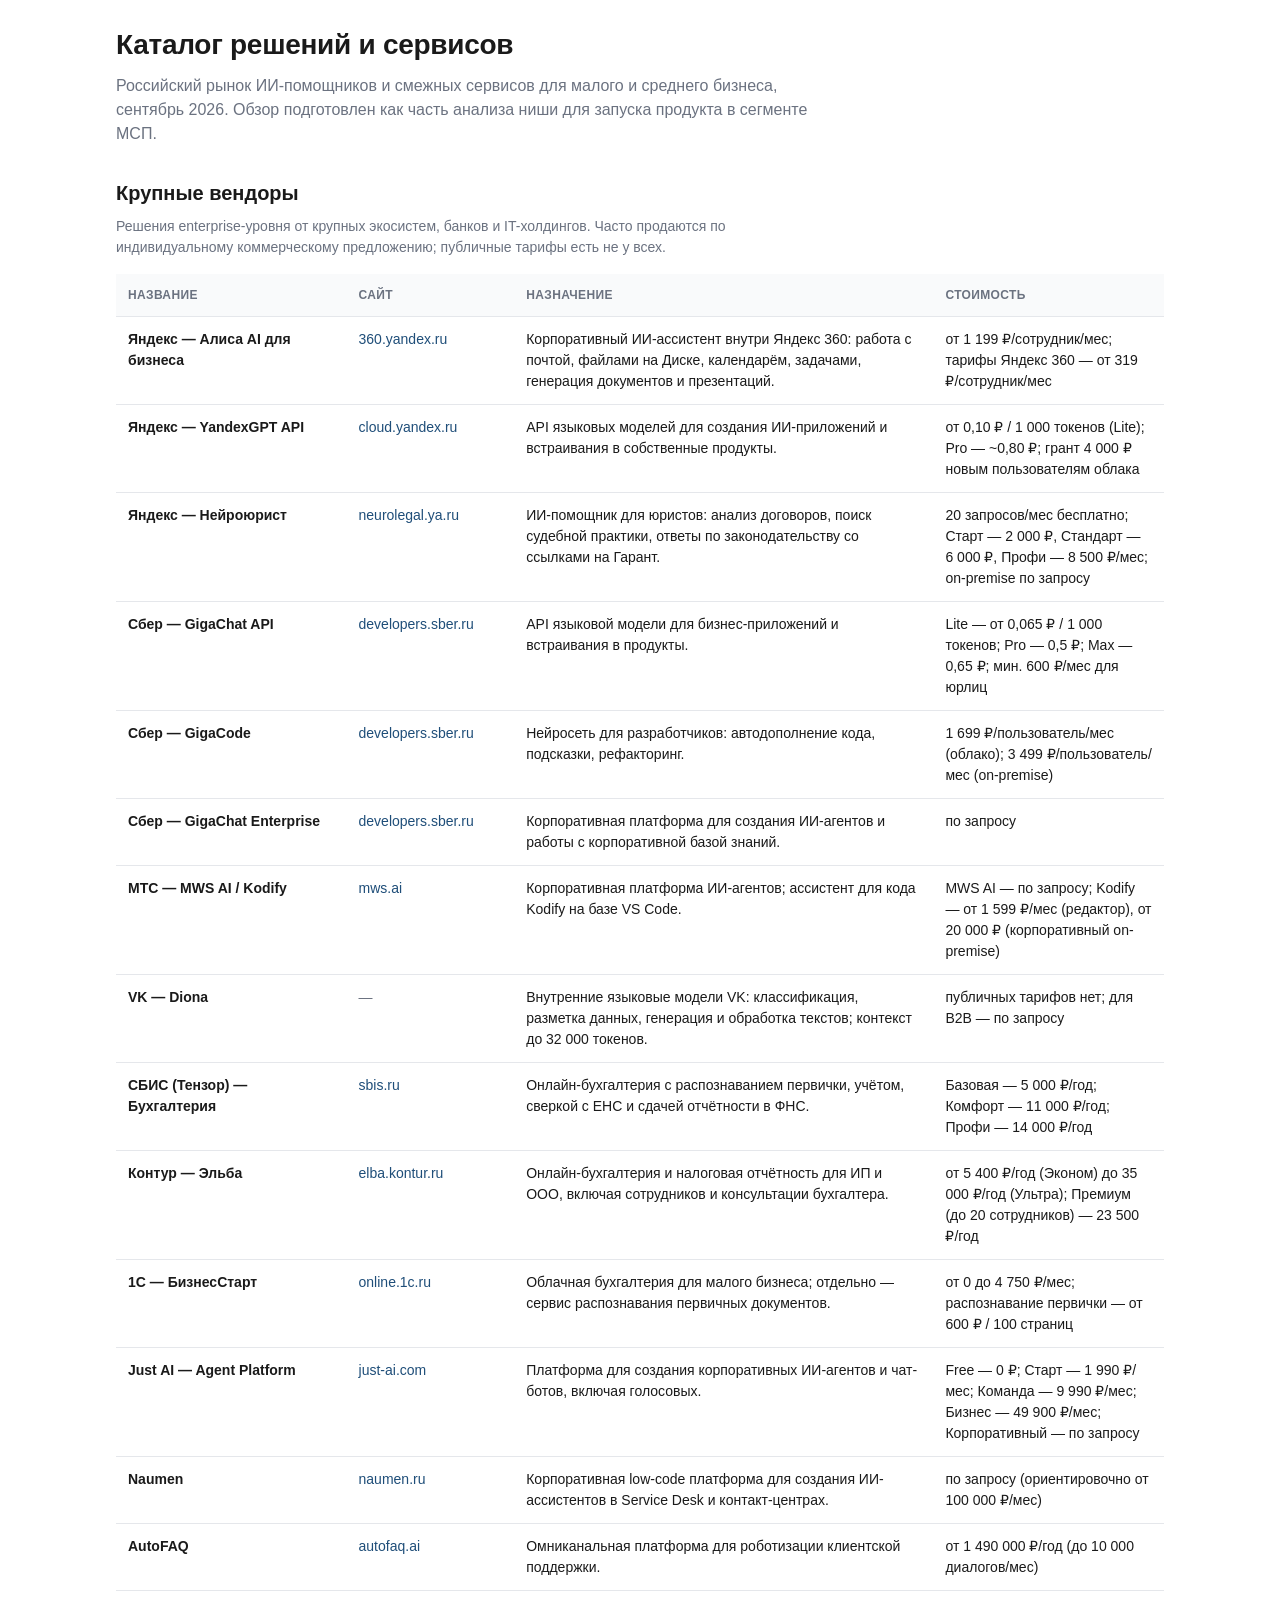
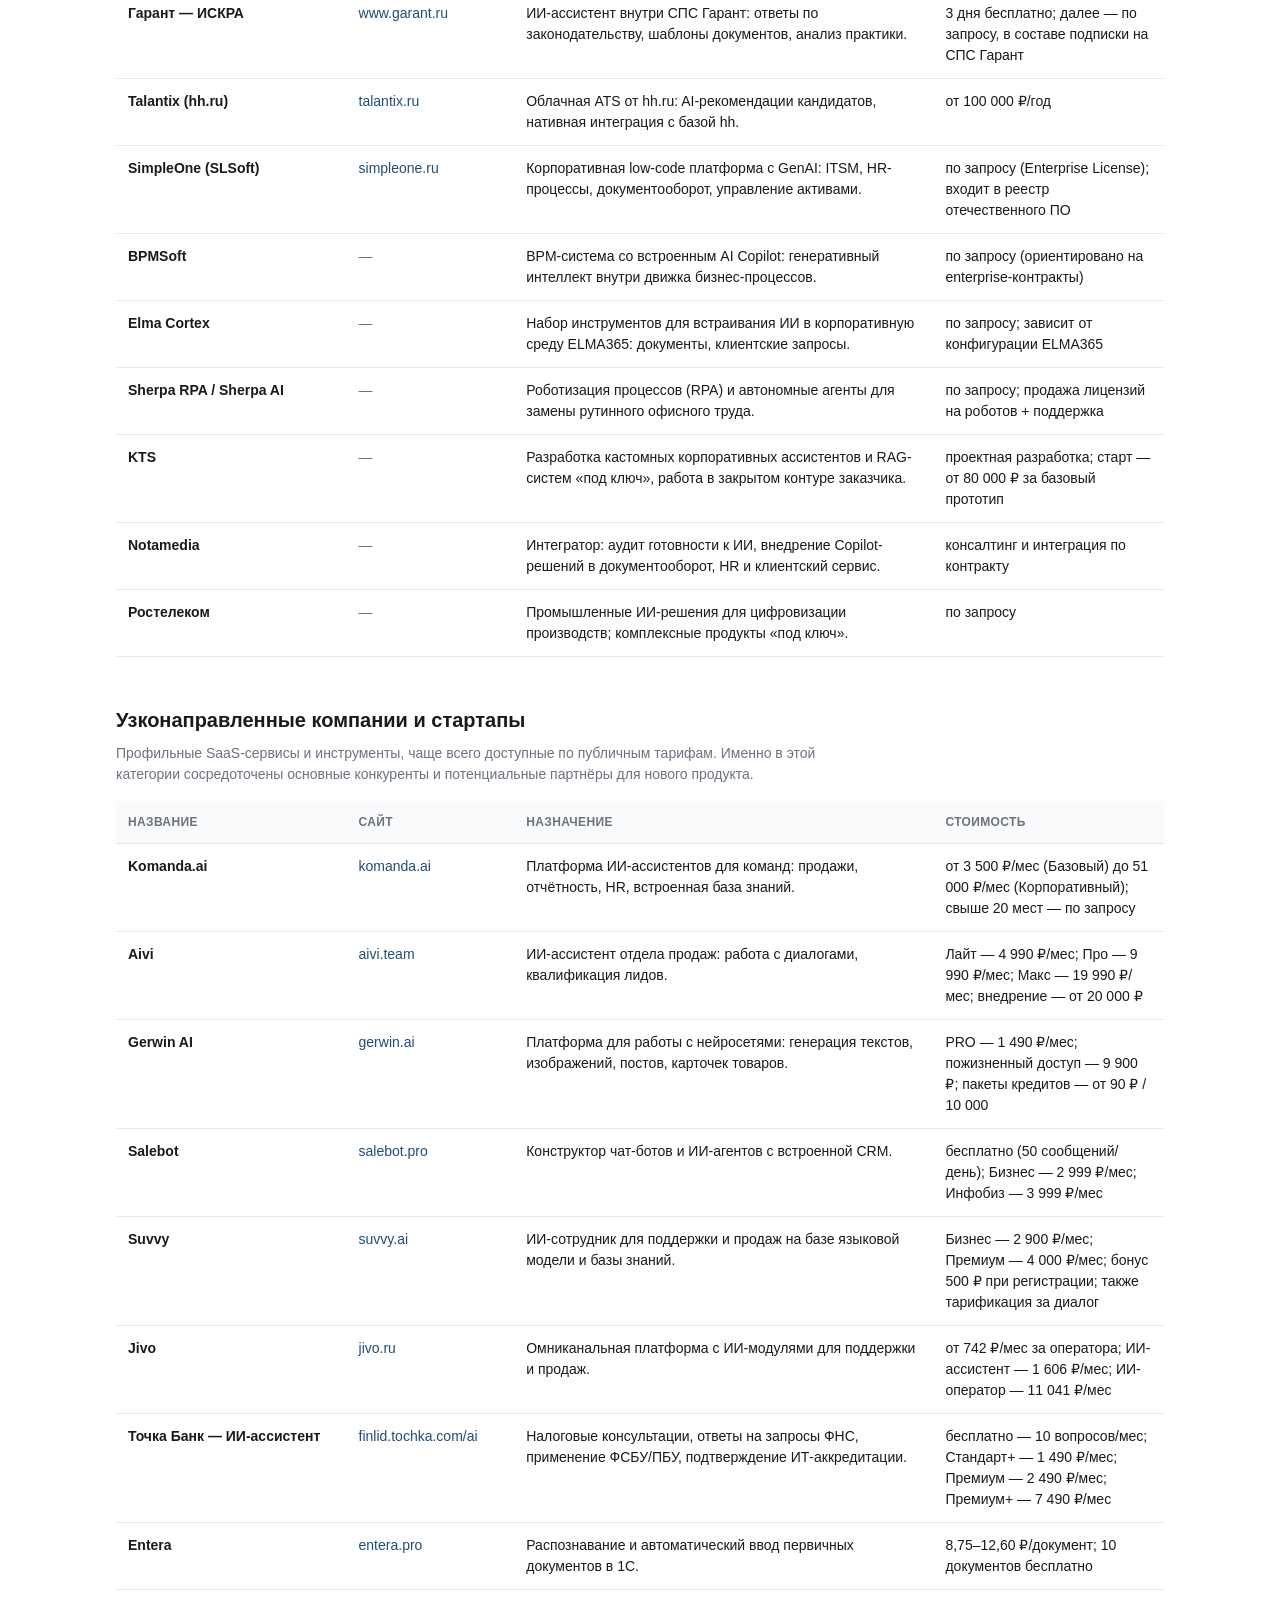
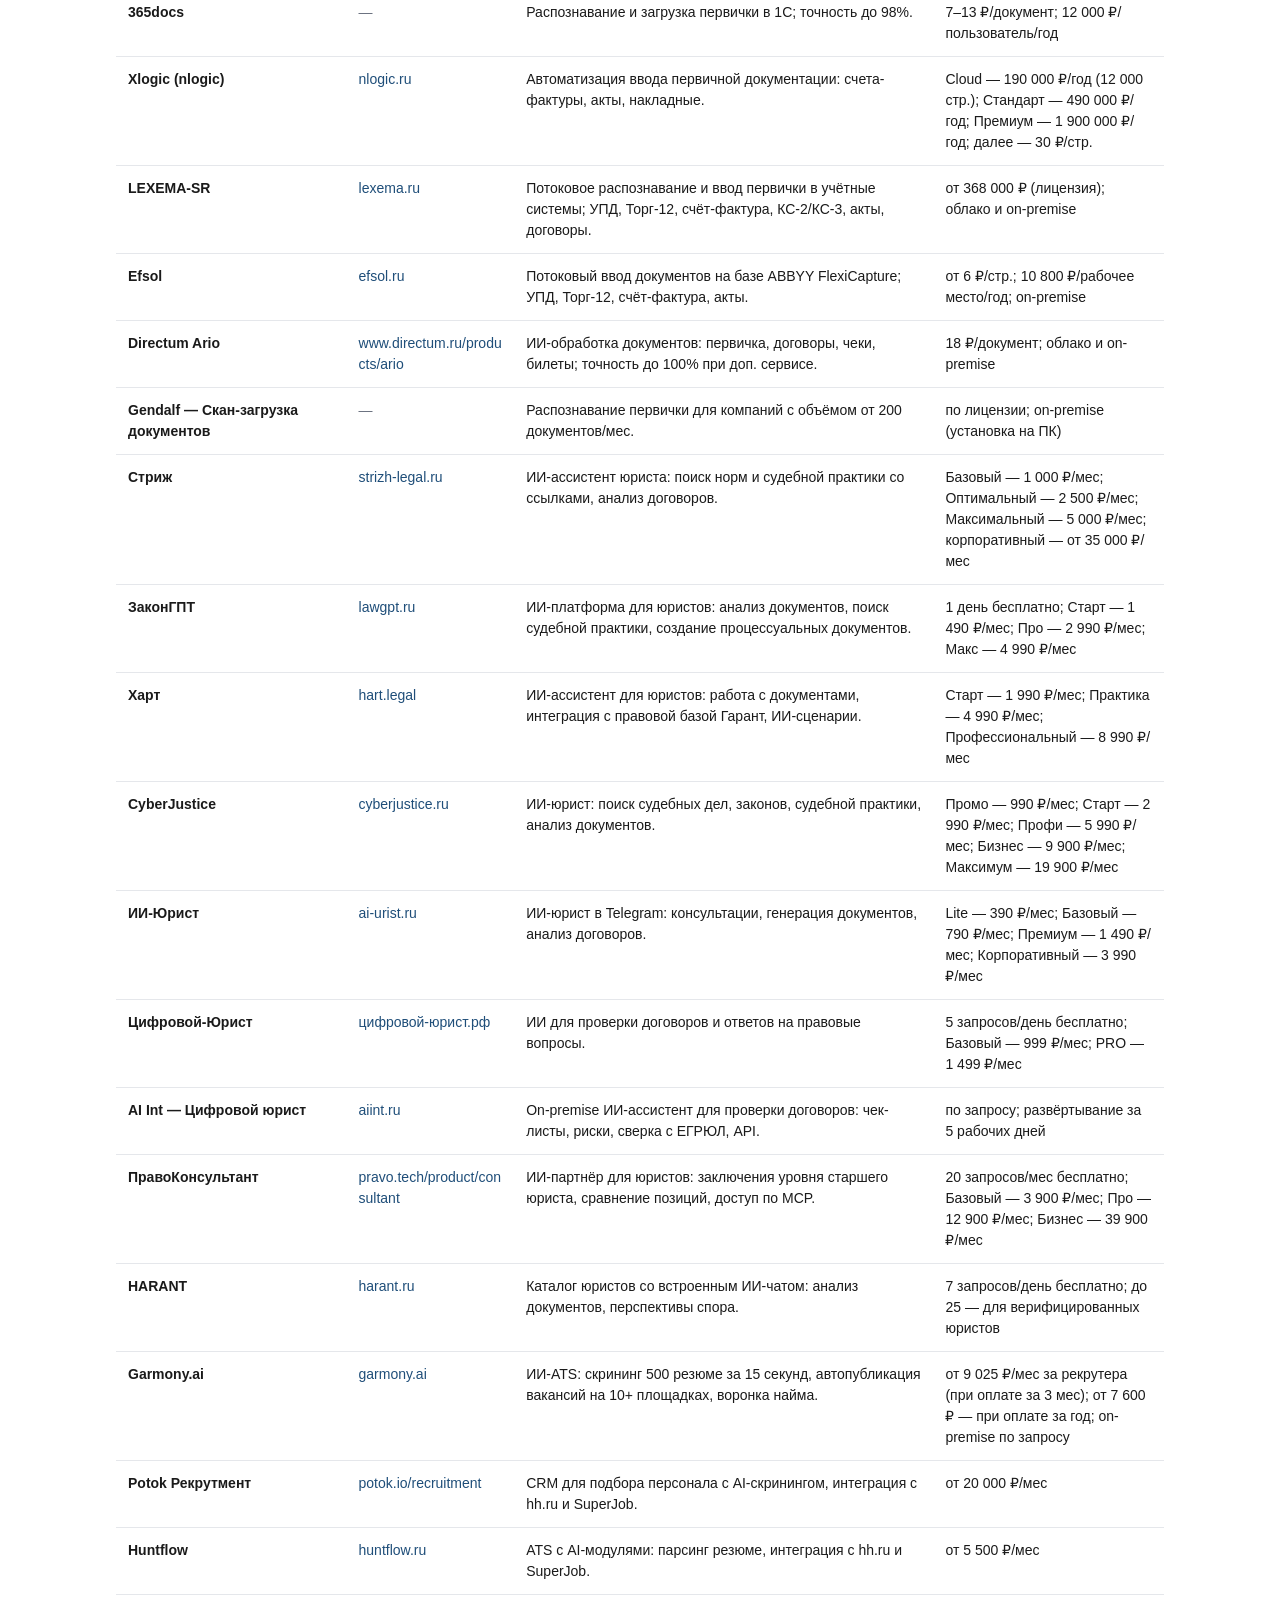
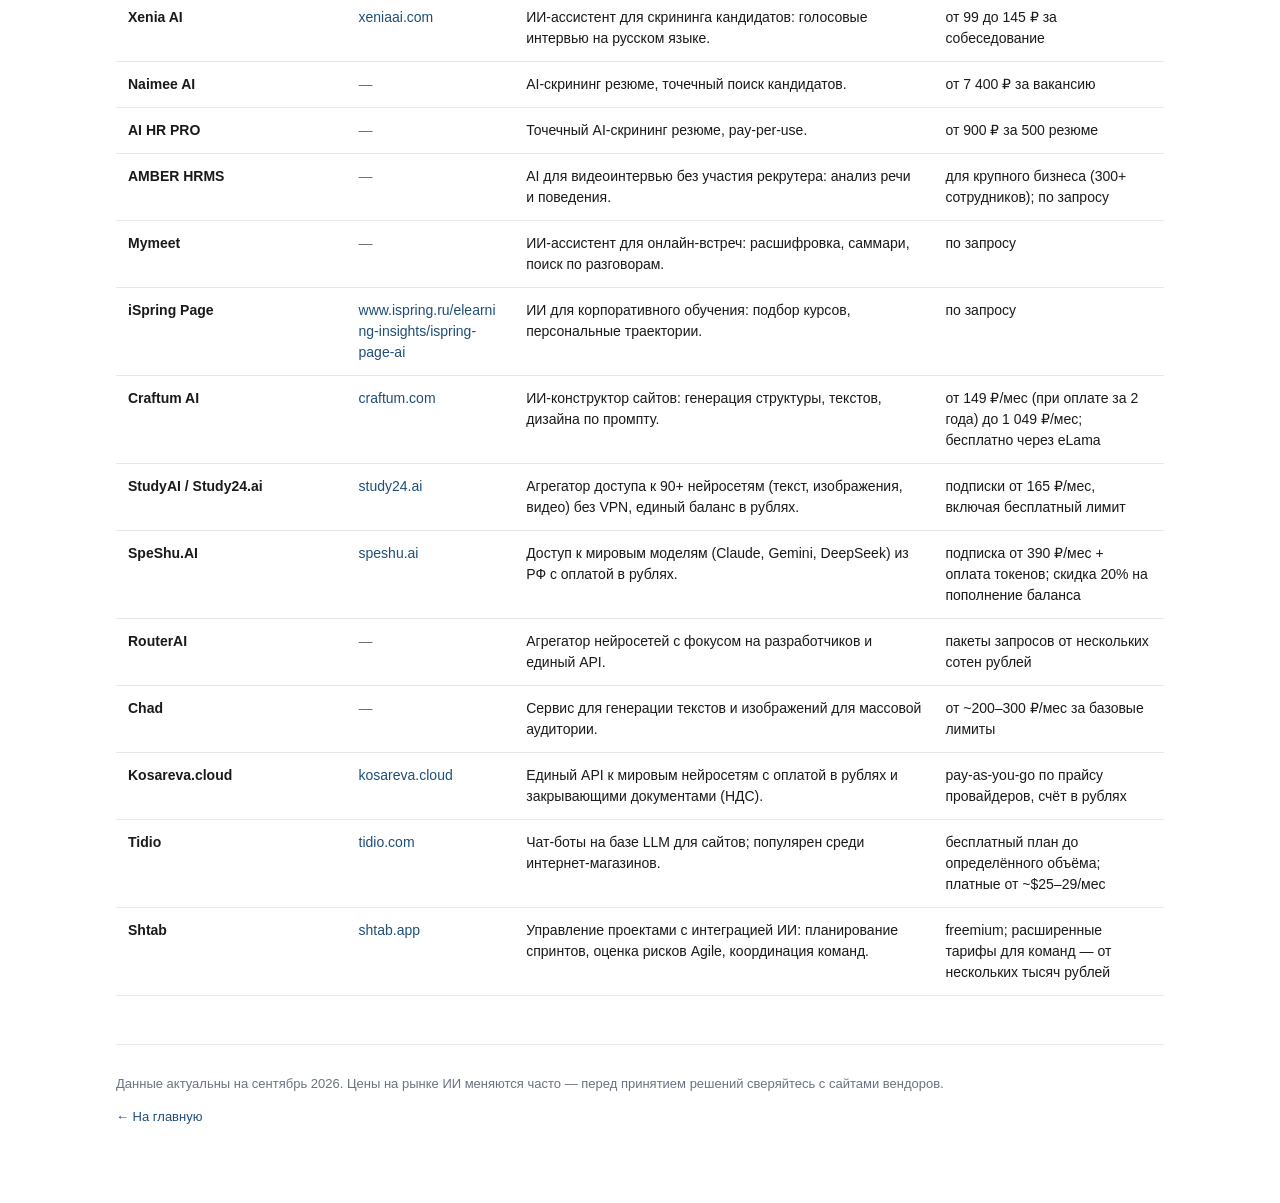
==== catalog.html @ 1ff03e59 "Initial catalog page" ====
<!DOCTYPE html>
<html lang="ru">
<head>
  <meta charset="UTF-8">
  <meta name="viewport" content="width=device-width, initial-scale=1">
  <title>Каталог ИИ-решений — Российский рынок, 2026</title>
  <link rel="stylesheet" href="styles.css">
</head>
<body>
  <main class="container">
    <header class="page-header">
      <h1>Каталог решений и сервисов</h1>
      <p class="lead">Российский рынок ИИ-помощников и смежных сервисов для малого и среднего бизнеса, сентябрь 2026. Обзор подготовлен как часть анализа ниши для запуска продукта в сегменте МСП.</p>
    </header>

    <section class="block">
      <h2>Крупные вендоры</h2>
      <p class="block-note">Решения enterprise-уровня от крупных экосистем, банков и IT-холдингов. Часто продаются по индивидуальному коммерческому предложению; публичные тарифы есть не у всех.</p>
      <div id="table-large" class="table-wrap"></div>
    </section>

    <section class="block">
      <h2>Узконаправленные компании и стартапы</h2>
      <p class="block-note">Профильные SaaS-сервисы и инструменты, чаще всего доступные по публичным тарифам. Именно в этой категории сосредоточены основные конкуренты и потенциальные партнёры для нового продукта.</p>
      <div id="table-small" class="table-wrap"></div>
    </section>

    <footer class="page-footer">
      <p>Данные актуальны на сентябрь 2026. Цены на рынке ИИ меняются часто — перед принятием решений сверяйтесь с сайтами вендоров.</p>
      <p><a href="index.html">← На главную</a></p>
    </footer>
  </main>

  <script src="data/catalog.js"></script>
  <script>
    function renderTable(containerId, items) {
      const container = document.getElementById(containerId);
      const table = document.createElement('table');
      table.className = 'catalog-table';
      table.innerHTML = '<thead><tr>' +
        '<th>Название</th><th>Сайт</th><th>Назначение</th><th>Стоимость</th>' +
        '</tr></thead>';
      const tbody = document.createElement('tbody');
      items.forEach(function (item) {
        const tr = document.createElement('tr');
        const siteCell = item.site
          ? '<a href="' + item.site + '" target="_blank" rel="noopener">' +
            item.site.replace(/^https?:\/\//, '').replace(/\/$/, '') + '</a>'
          : '<span class="muted">—</span>';
        tr.innerHTML =
          '<td data-label="Название"><strong>' + item.name + '</strong></td>' +
          '<td data-label="Сайт">' + siteCell + '</td>' +
          '<td data-label="Назначение">' + item.purpose + '</td>' +
          '<td data-label="Стоимость">' + item.price + '</td>';
        tbody.appendChild(tr);
      });
      table.appendChild(tbody);
      container.appendChild(table);
    }
    renderTable('table-large', catalog.large);
    renderTable('table-small', catalog.small);
  </script>
</body>
</html>
---- styles.css ----
:root {
  --bg: #ffffff;
  --fg: #1a1a1a;
  --muted: #6b7280;
  --border: #e5e7eb;
  --accent: #1f4e79;
  --surface: #f9fafb;
  --radius: 8px;
  --font: -apple-system, BlinkMacSystemFont, "Segoe UI", Roboto,
          "Helvetica Neue", Arial, sans-serif;
}

* { box-sizing: border-box; }

body {
  margin: 0;
  font-family: var(--font);
  color: var(--fg);
  background: var(--bg);
  font-size: 16px;
  line-height: 1.5;
}

.container {
  max-width: 1080px;
  margin: 0 auto;
  padding: 24px 16px 64px;
}

.page-header h1 {
  font-size: 28px;
  font-weight: 600;
  letter-spacing: -0.01em;
  margin: 0 0 8px;
}

.lead {
  color: var(--muted);
  max-width: 720px;
  margin: 0 0 32px;
}

.block { margin-bottom: 48px; }

.block h2 {
  font-size: 20px;
  font-weight: 600;
  margin: 0 0 8px;
}

.block-note {
  color: var(--muted);
  font-size: 14px;
  max-width: 720px;
  margin: 0 0 16px;
}

.page-footer {
  border-top: 1px solid var(--border);
  padding-top: 16px;
  color: var(--muted);
  font-size: 13px;
}

.page-footer a { color: var(--accent); text-decoration: none; }
.page-footer a:hover { text-decoration: underline; }

.muted { color: var(--muted); }

/* Таблица */
.table-wrap { width: 100%; overflow-x: auto; }

.catalog-table {
  width: 100%;
  border-collapse: collapse;
  font-size: 14px;
}

.catalog-table th,
.catalog-table td {
  text-align: left;
  padding: 12px;
  border-bottom: 1px solid var(--border);
  vertical-align: top;
}

.catalog-table th {
  background: var(--surface);
  font-weight: 600;
  font-size: 12px;
  color: var(--muted);
  text-transform: uppercase;
  letter-spacing: 0.03em;
}

.catalog-table a {
  color: var(--accent);
  text-decoration: none;
  word-break: break-word;
}
.catalog-table a:hover { text-decoration: underline; }

@media (min-width: 721px) {
  .catalog-table th:nth-child(1), .catalog-table td:nth-child(1) { width: 22%; }
  .catalog-table th:nth-child(2), .catalog-table td:nth-child(2) { width: 16%; }
  .catalog-table th:nth-child(3), .catalog-table td:nth-child(3) { width: 40%; }
  .catalog-table th:nth-child(4), .catalog-table td:nth-child(4) { width: 22%; }
}

/* Мобильный режим: строки таблицы превращаются в карточки */
@media (max-width: 720px) {
  .catalog-table,
  .catalog-table thead,
  .catalog-table tbody,
  .catalog-table tr,
  .catalog-table td { display: block; width: 100%; }

  .catalog-table thead { display: none; }

  .catalog-table tr {
    border: 1px solid var(--border);
    border-radius: var(--radius);
    margin-bottom: 12px;
    padding: 4px 0;
  }

  .catalog-table td {
    border: none;
    padding: 8px 14px;
  }

  .catalog-table td::before {
    content: attr(data-label);
    display: block;
    font-size: 11px;
    text-transform: uppercase;
    letter-spacing: 0.05em;
    color: var(--muted);
    margin-bottom: 2px;
  }

  .catalog-table td:first-child::before { display: none; }
  .catalog-table td:first-child { padding-top: 14px; }
}
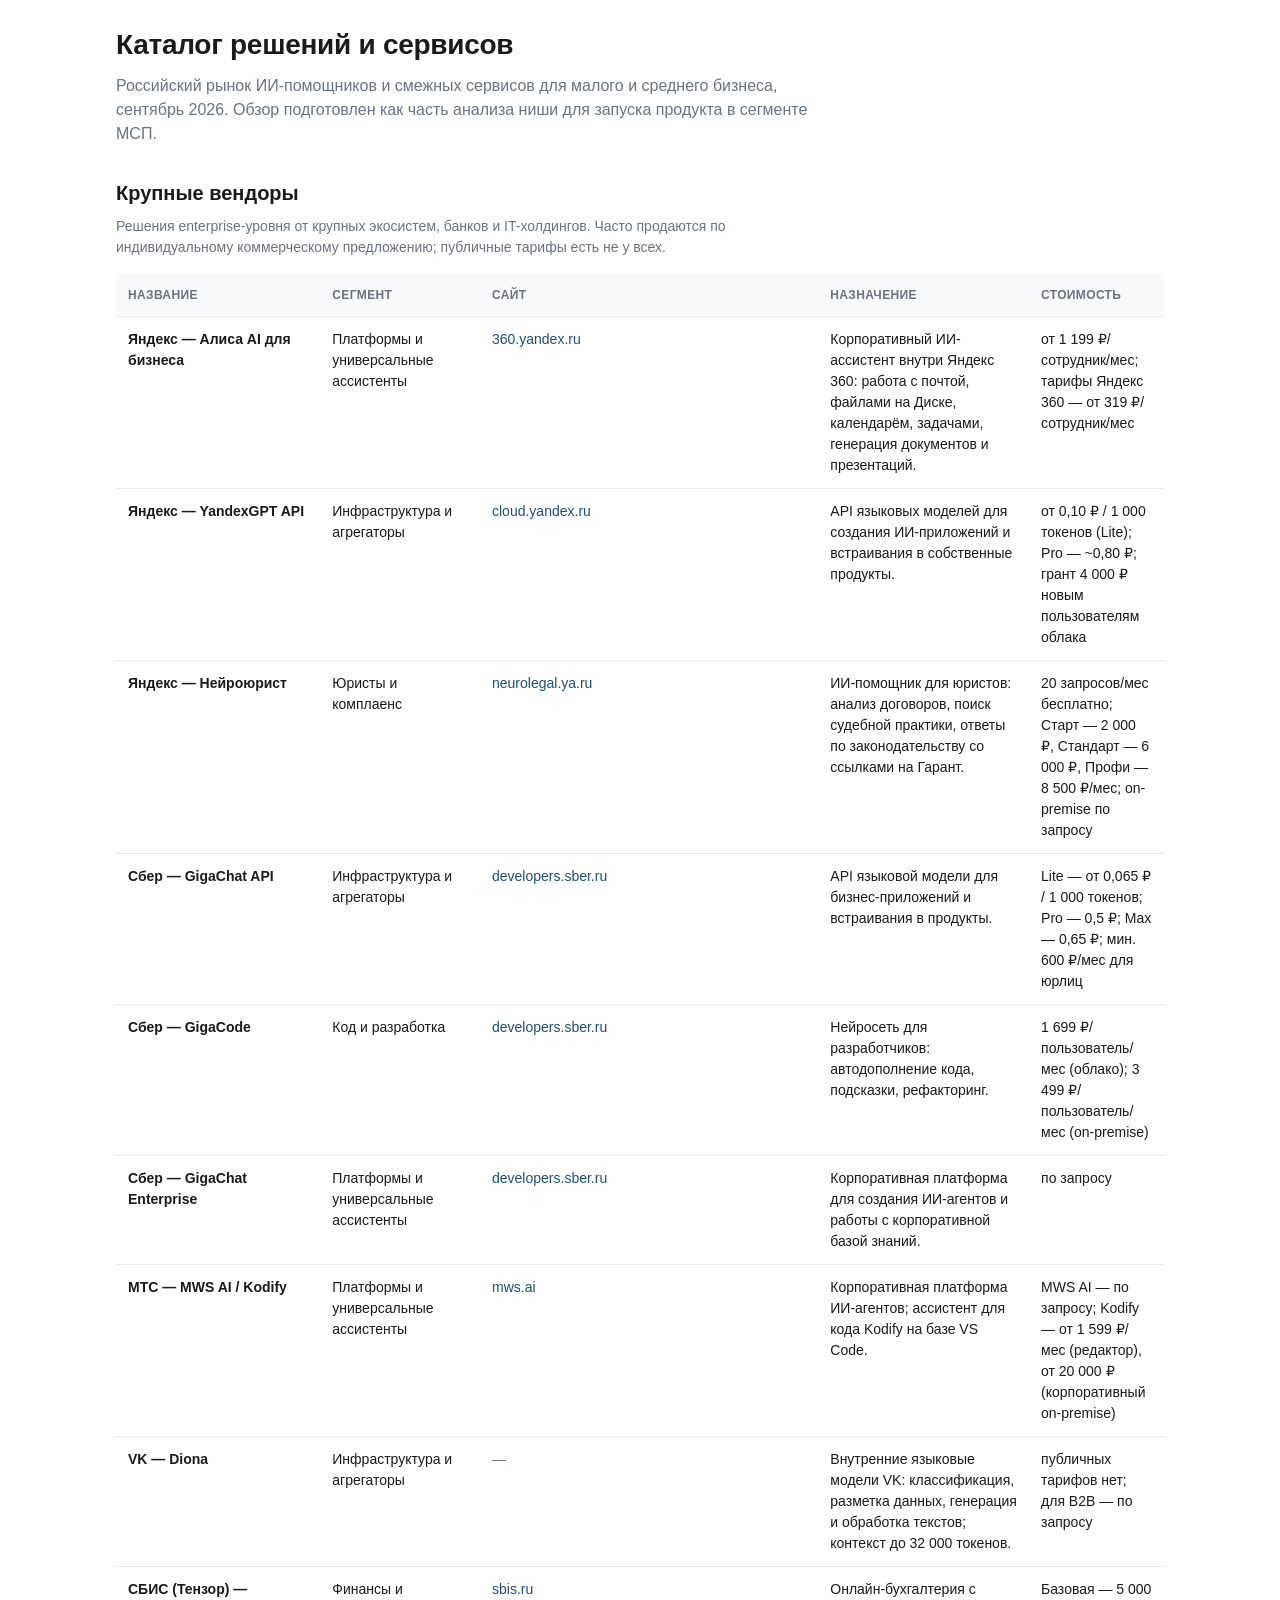
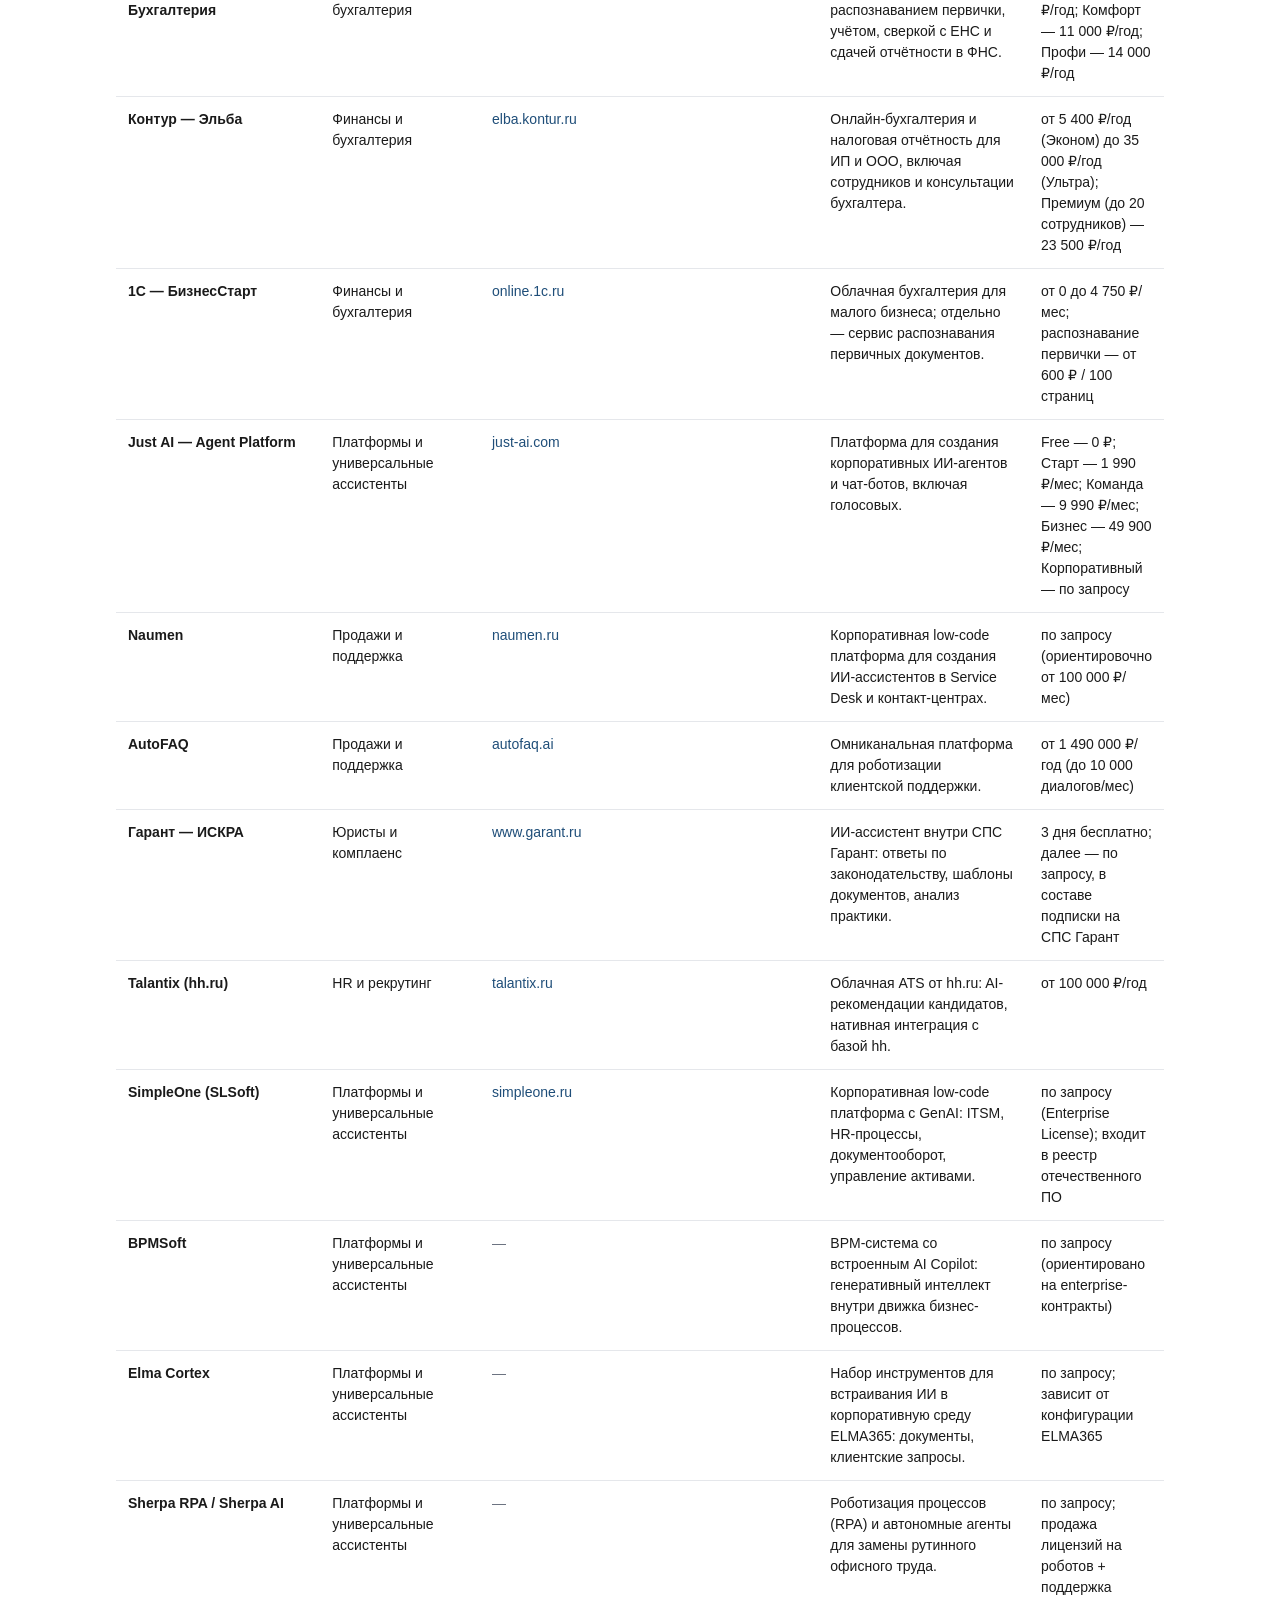
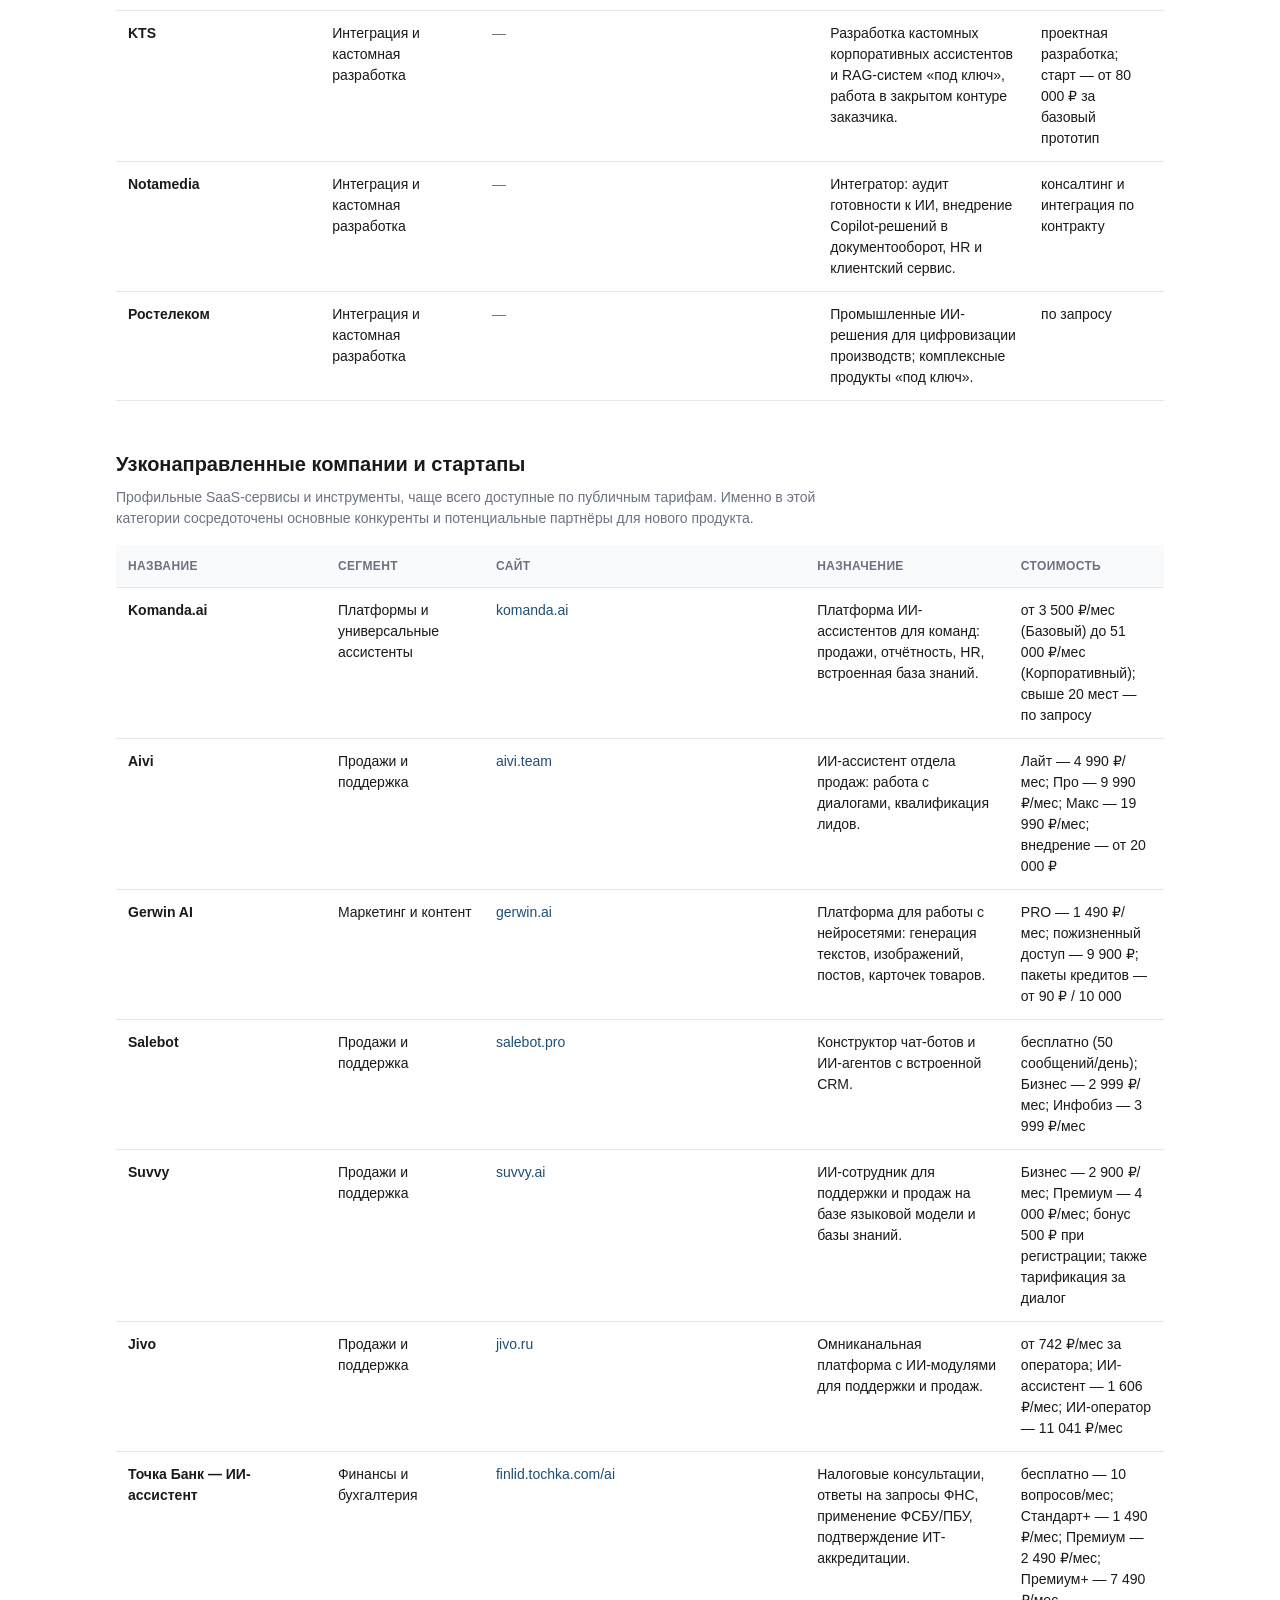
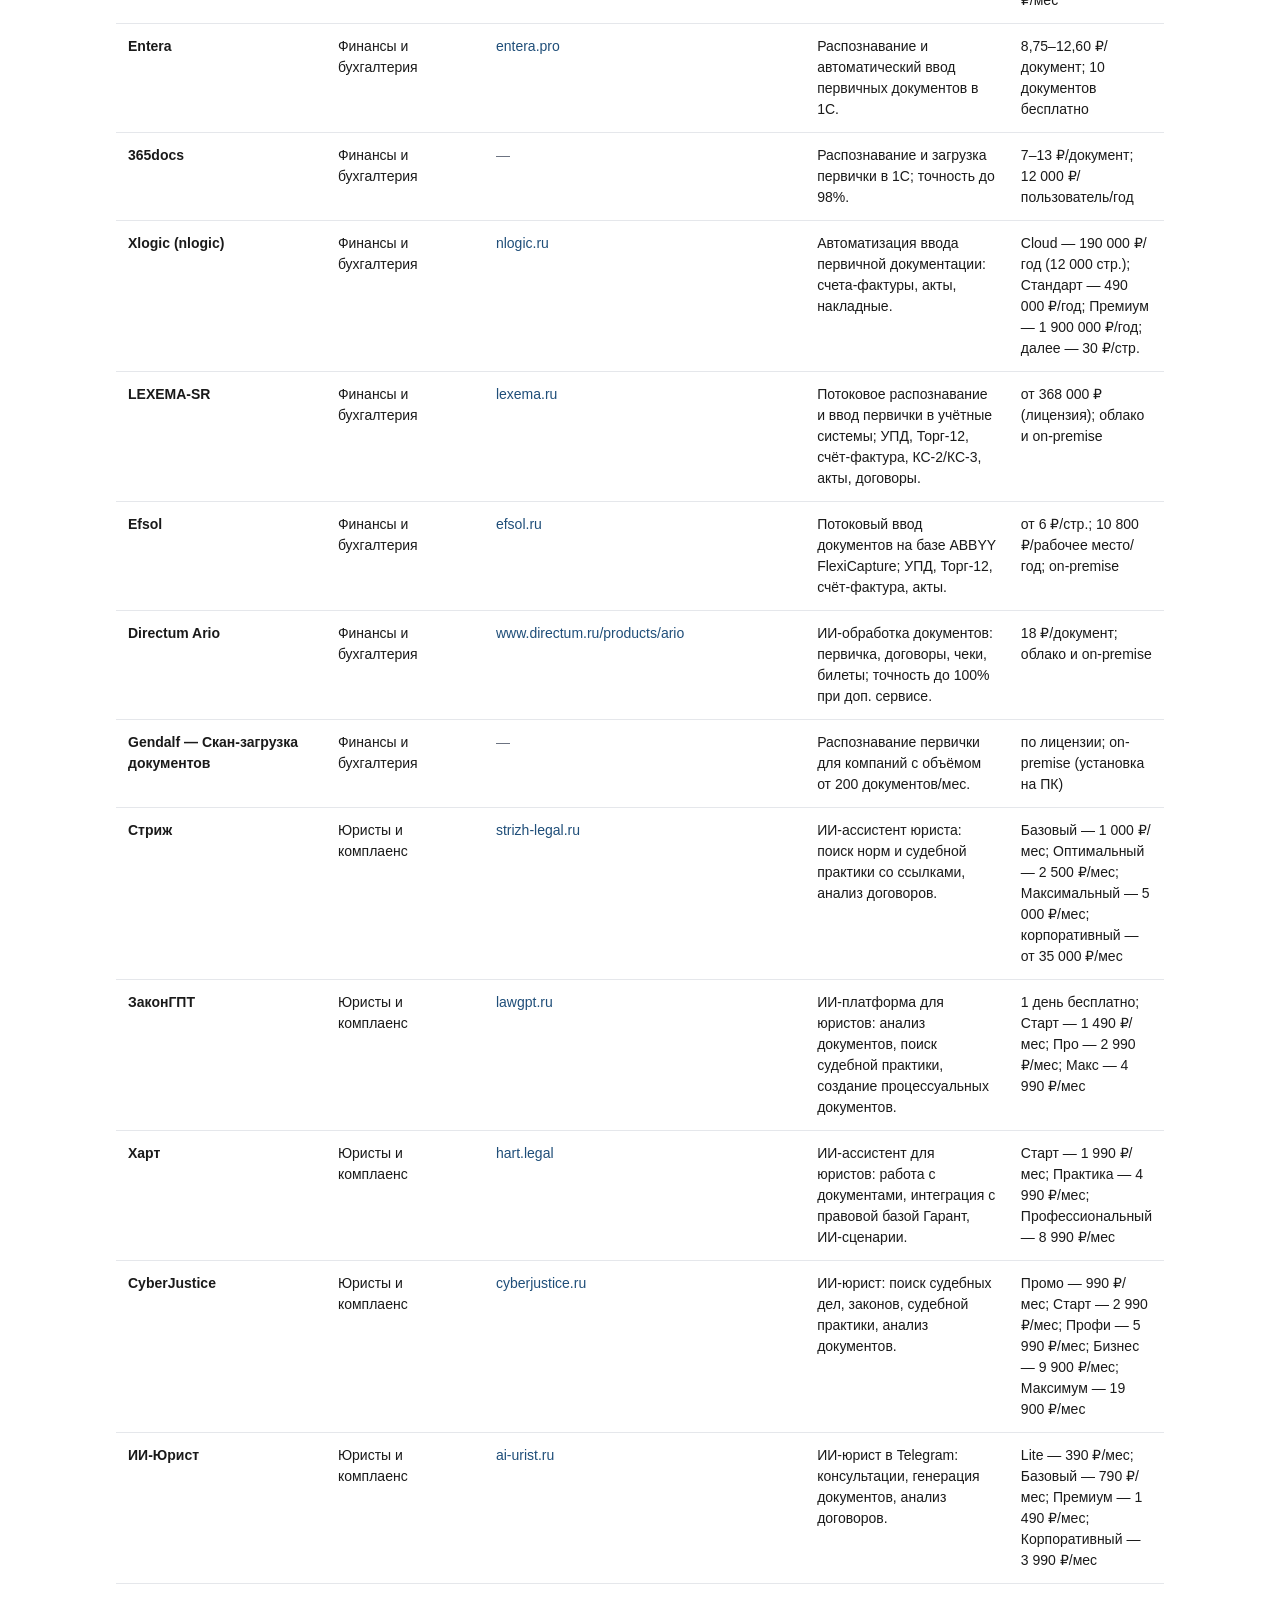
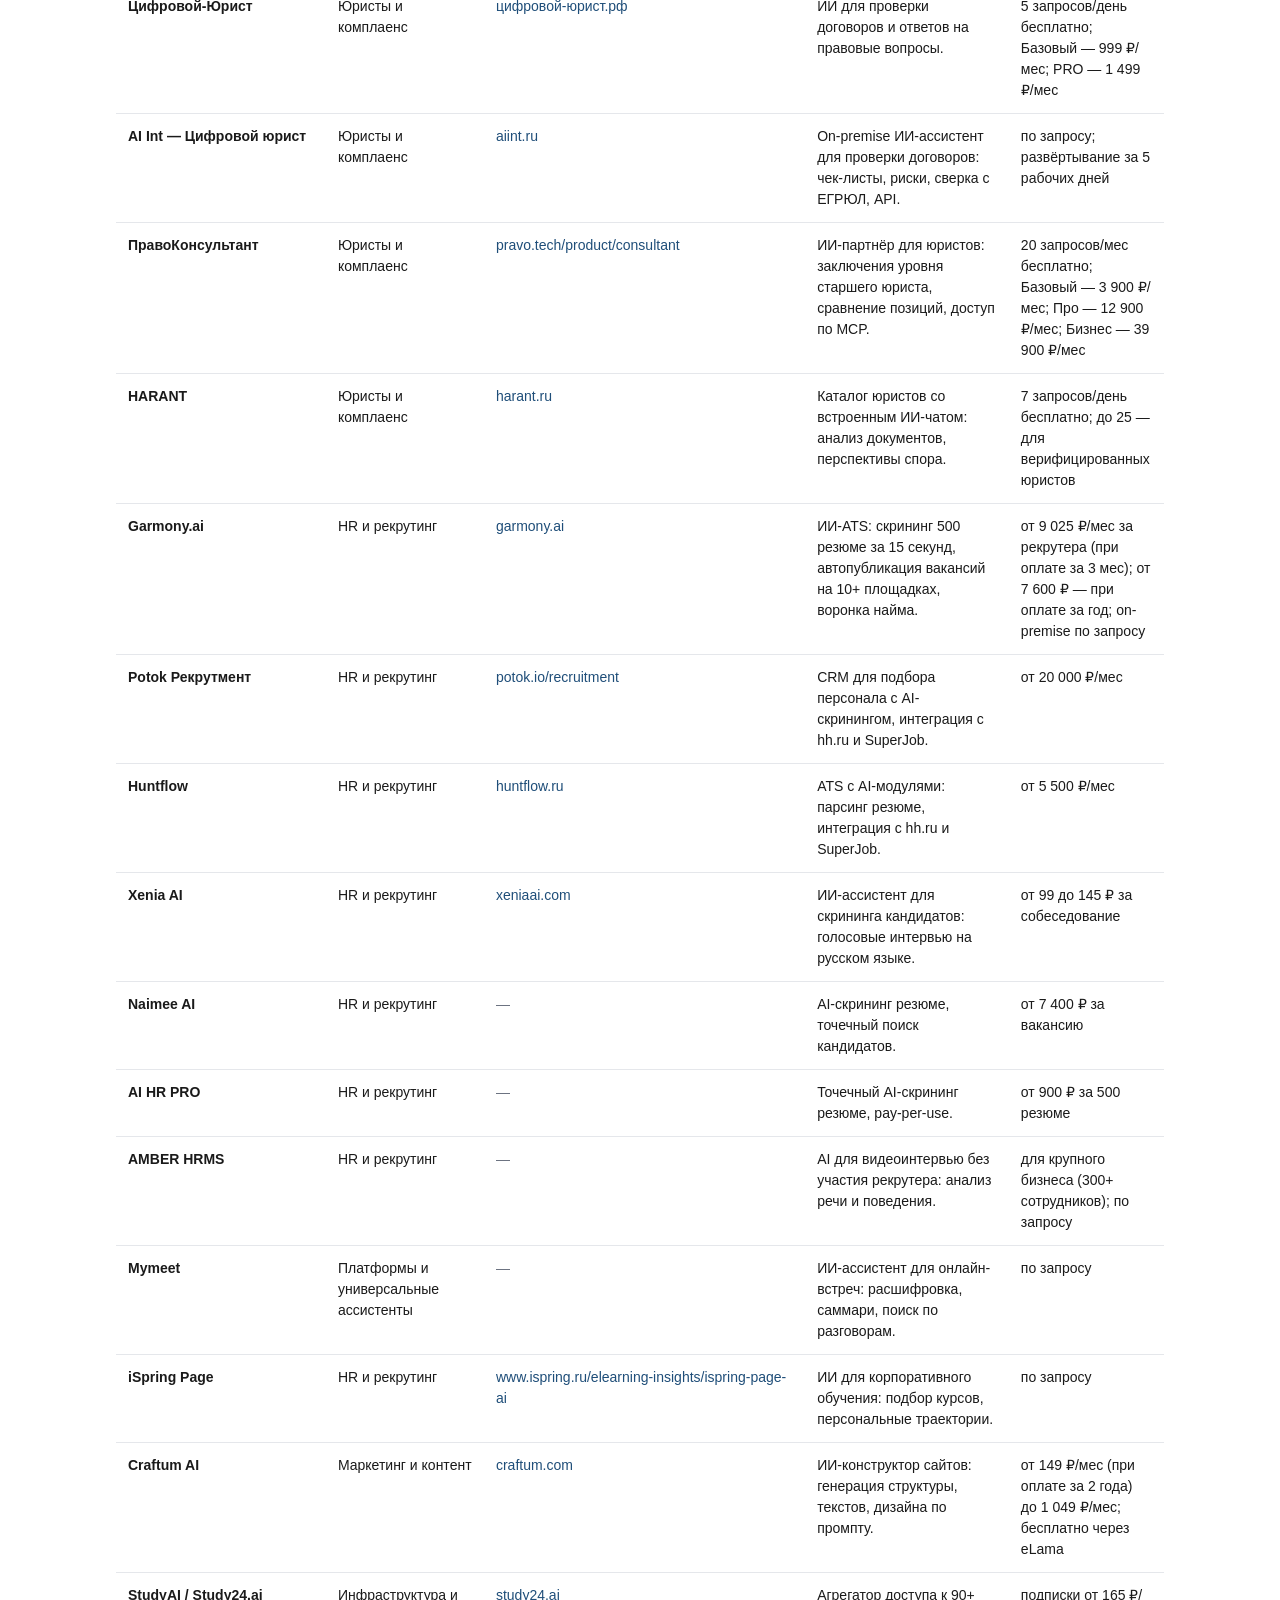
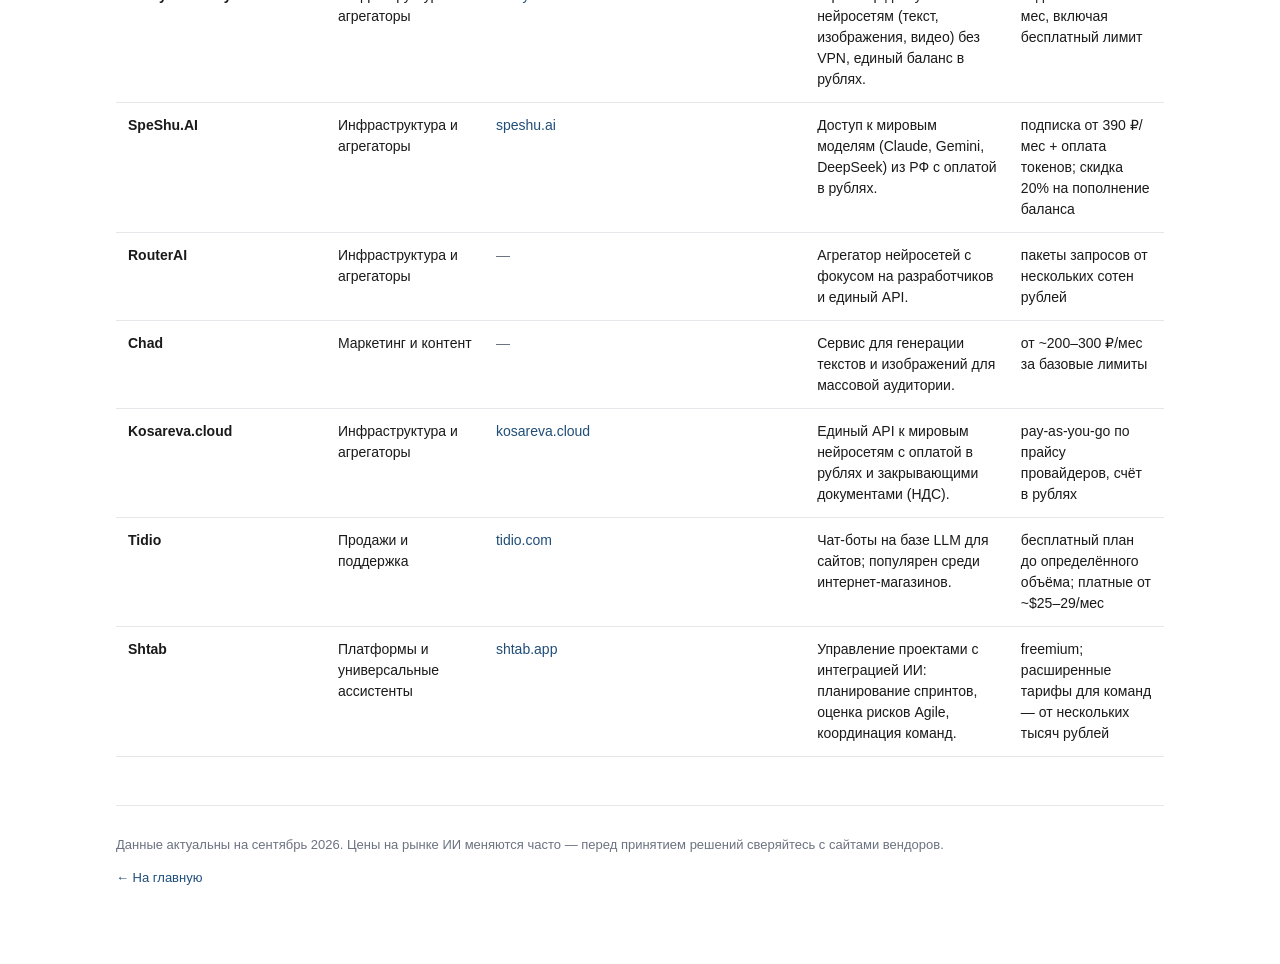
==== commit 6737a739: "added segment" ====
--- a/catalog.html
+++ b/catalog.html
@@ -38,8 +38,13 @@
       const table = document.createElement('table');
       table.className = 'catalog-table';
       table.innerHTML = '<thead><tr>' +
-        '<th>Название</th><th>Сайт</th><th>Назначение</th><th>Стоимость</th>' +
+        '<th>Название</th>' +
+        '<th>Сегмент</th>' +
+        '<th>Сайт</th>' +
+        '<th>Назначение</th>' +
+        '<th>Стоимость</th>' +
         '</tr></thead>';
+
       const tbody = document.createElement('tbody');
       items.forEach(function (item) {
         const tr = document.createElement('tr');
@@ -47,16 +52,24 @@
           ? '<a href="' + item.site + '" target="_blank" rel="noopener">' +
             item.site.replace(/^https?:\/\//, '').replace(/\/$/, '') + '</a>'
           : '<span class="muted">—</span>';
+        const segmentCell = item.segment
+          ? '<span class="tag">' + item.segment + '</span>'
+          : '<span class="muted">—</span>';
+
         tr.innerHTML =
           '<td data-label="Название"><strong>' + item.name + '</strong></td>' +
+          '<td data-label="Сегмент">' + segmentCell + '</td>' +
           '<td data-label="Сайт">' + siteCell + '</td>' +
           '<td data-label="Назначение">' + item.purpose + '</td>' +
           '<td data-label="Стоимость">' + item.price + '</td>';
+
         tbody.appendChild(tr);
       });
+
       table.appendChild(tbody);
       container.appendChild(table);
     }
+
     renderTable('table-large', catalog.large);
     renderTable('table-small', catalog.small);
   </script>
--- a/styles.css
+++ b/styles.css
@@ -141,4 +141,27 @@
 
   .catalog-table td:first-child::before { display: none; }
   .catalog-table td:first-child { padding-top: 14px; }
+
+  /* Метка сегмента */
+.tag {
+  display: inline-block;
+  padding: 2px 8px;
+  font-size: 12px;
+  line-height: 1.4;
+  color: var(--accent);
+  background: var(--surface);
+  border: 1px solid var(--border);
+  border-radius: 999px;
+  white-space: nowrap;
+}
+
+/* Ширины колонок на десктопе */
+@media (min-width: 721px) {
+  .catalog-table th:nth-child(1), .catalog-table td:nth-child(1) { width: 18%; }
+  .catalog-table th:nth-child(2), .catalog-table td:nth-child(2) { width: 15%; }
+  .catalog-table th:nth-child(3), .catalog-table td:nth-child(3) { width: 13%; }
+  .catalog-table th:nth-child(4), .catalog-table td:nth-child(4) { width: 32%; }
+  .catalog-table th:nth-child(5), .catalog-table td:nth-child(5) { width: 22%; }
+}
+
 }
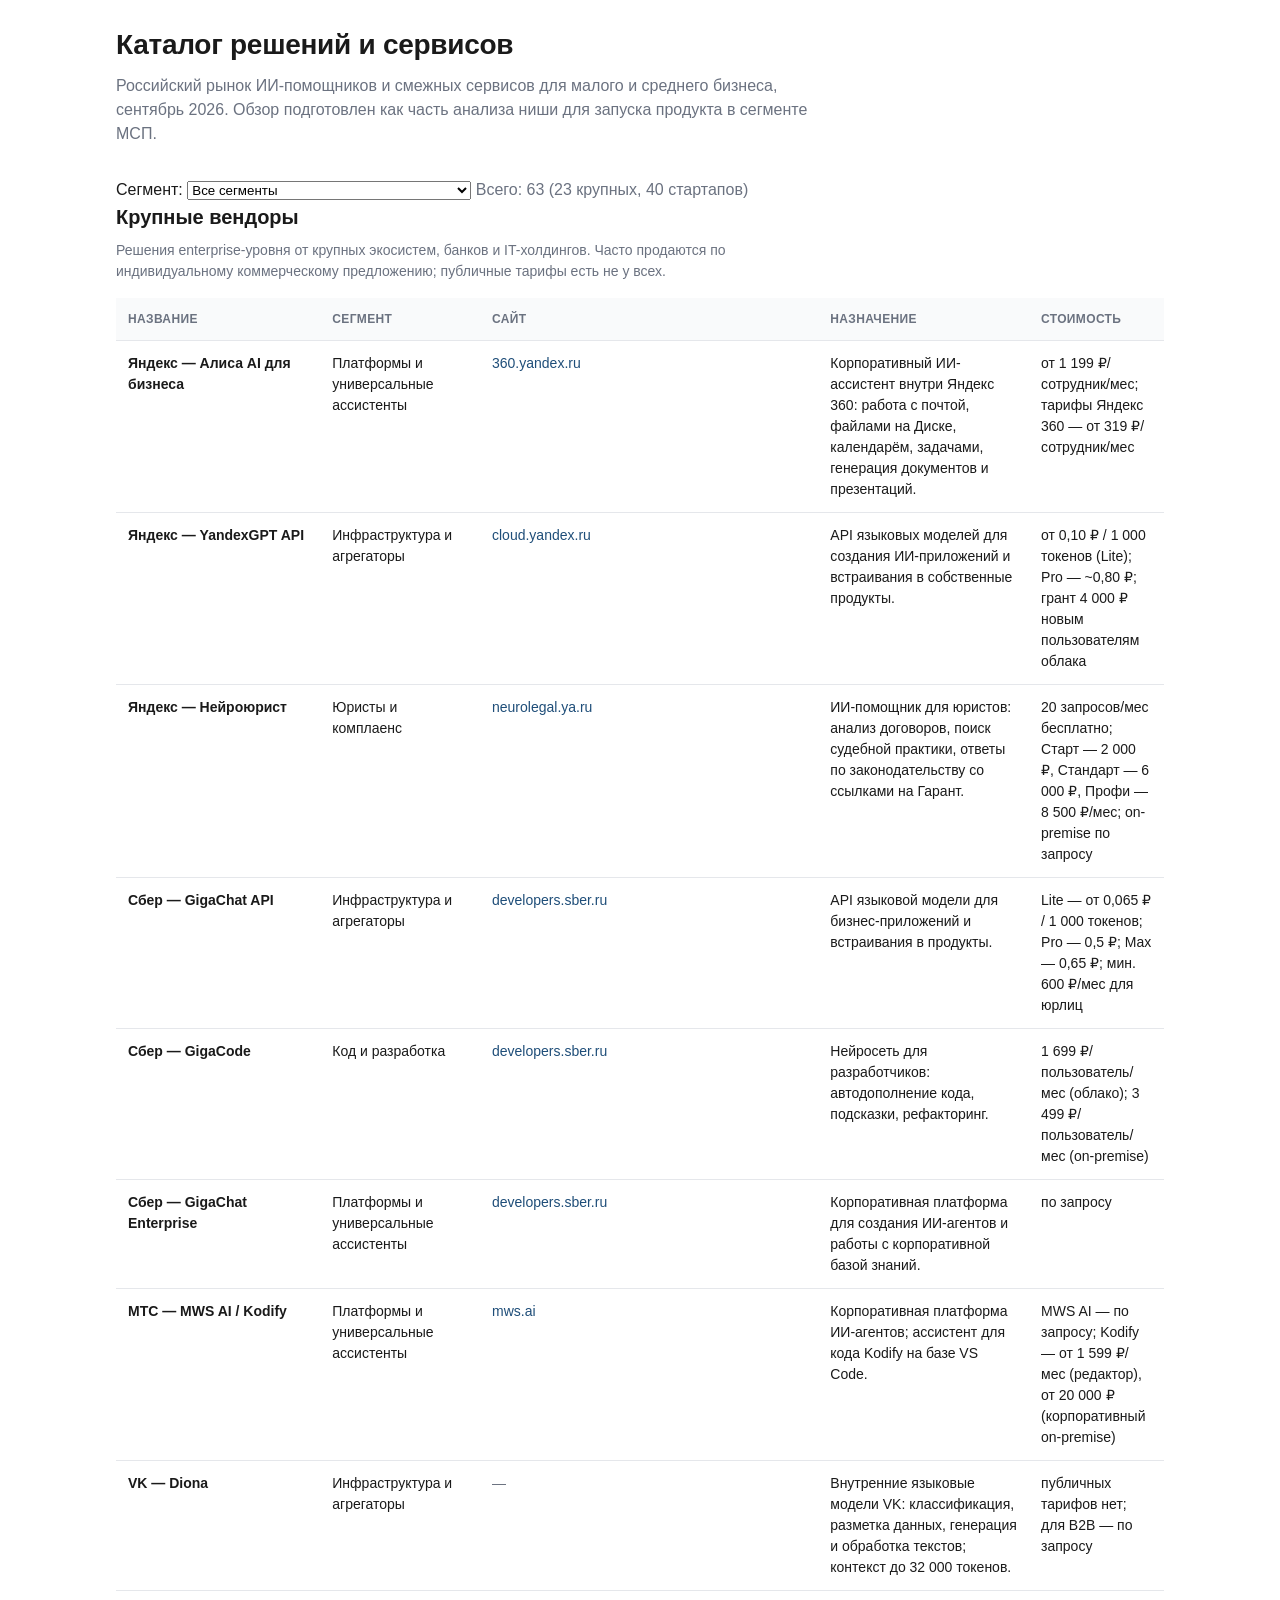
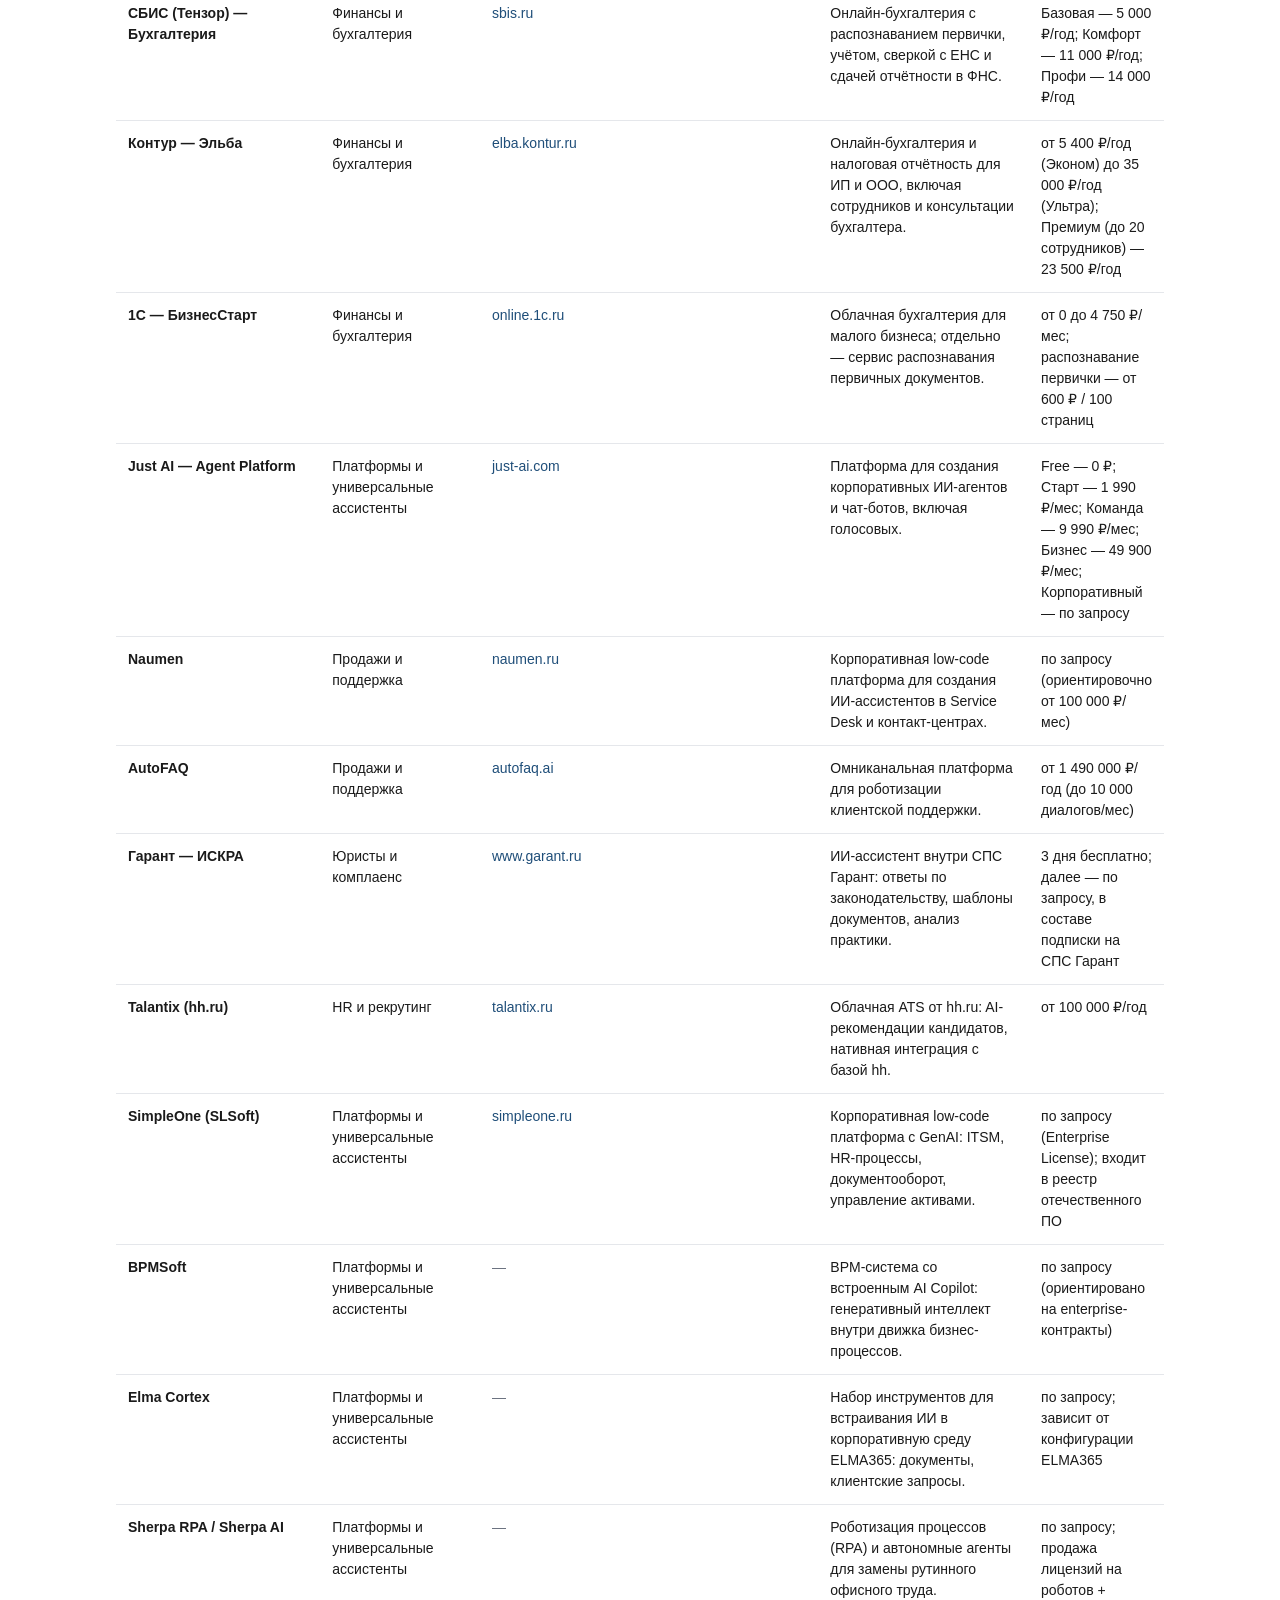
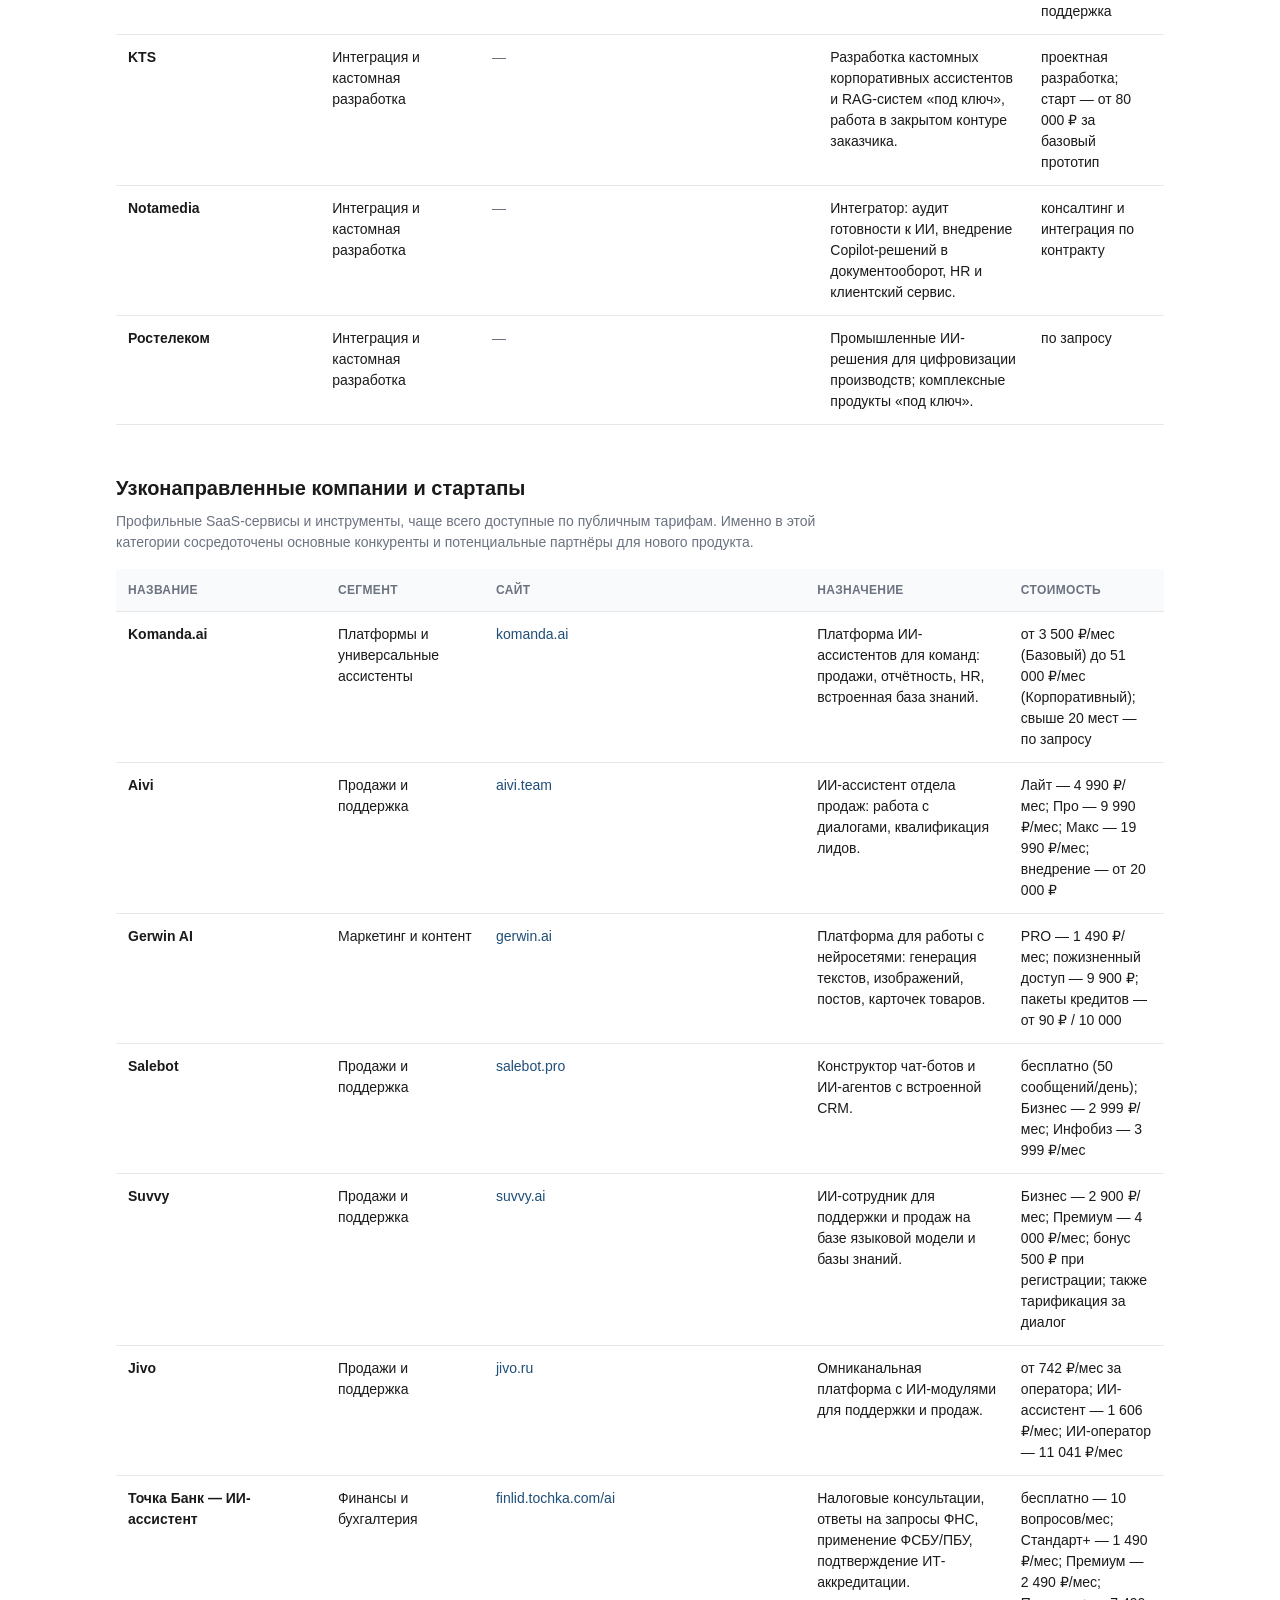
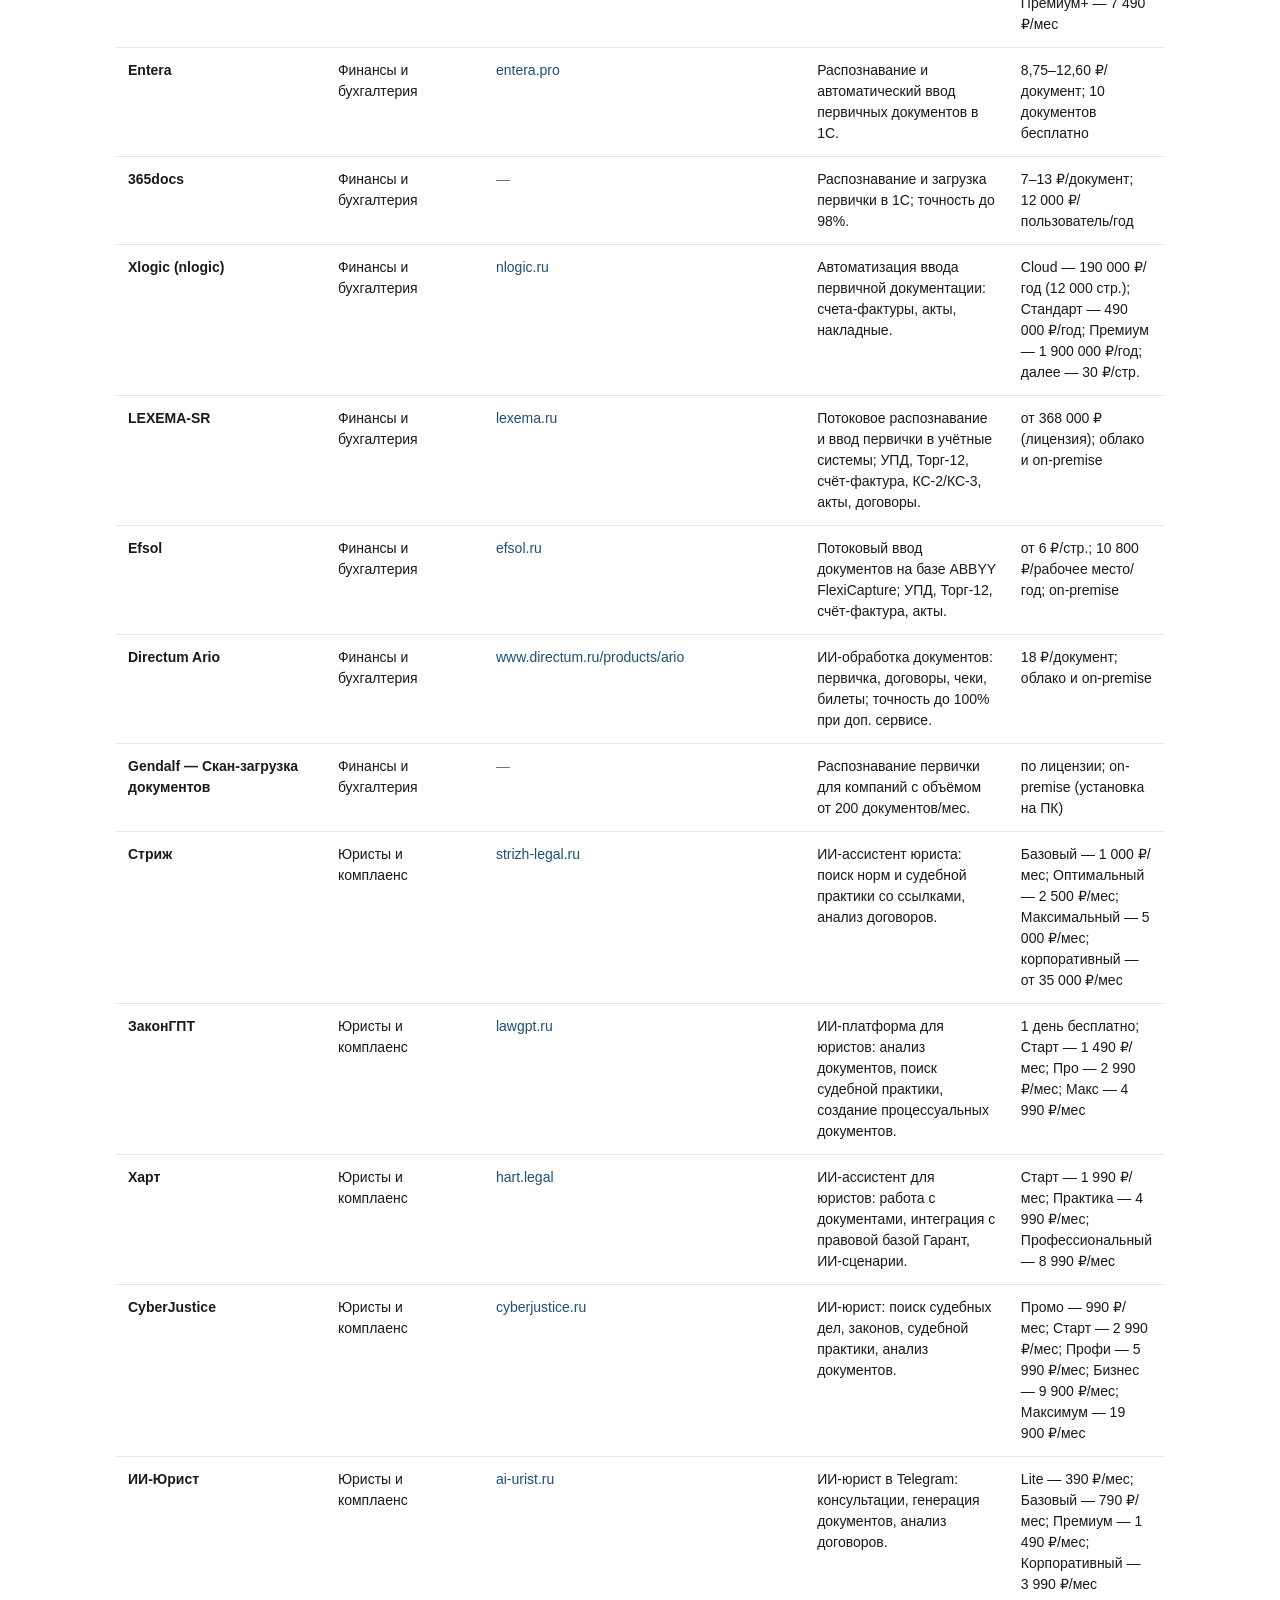
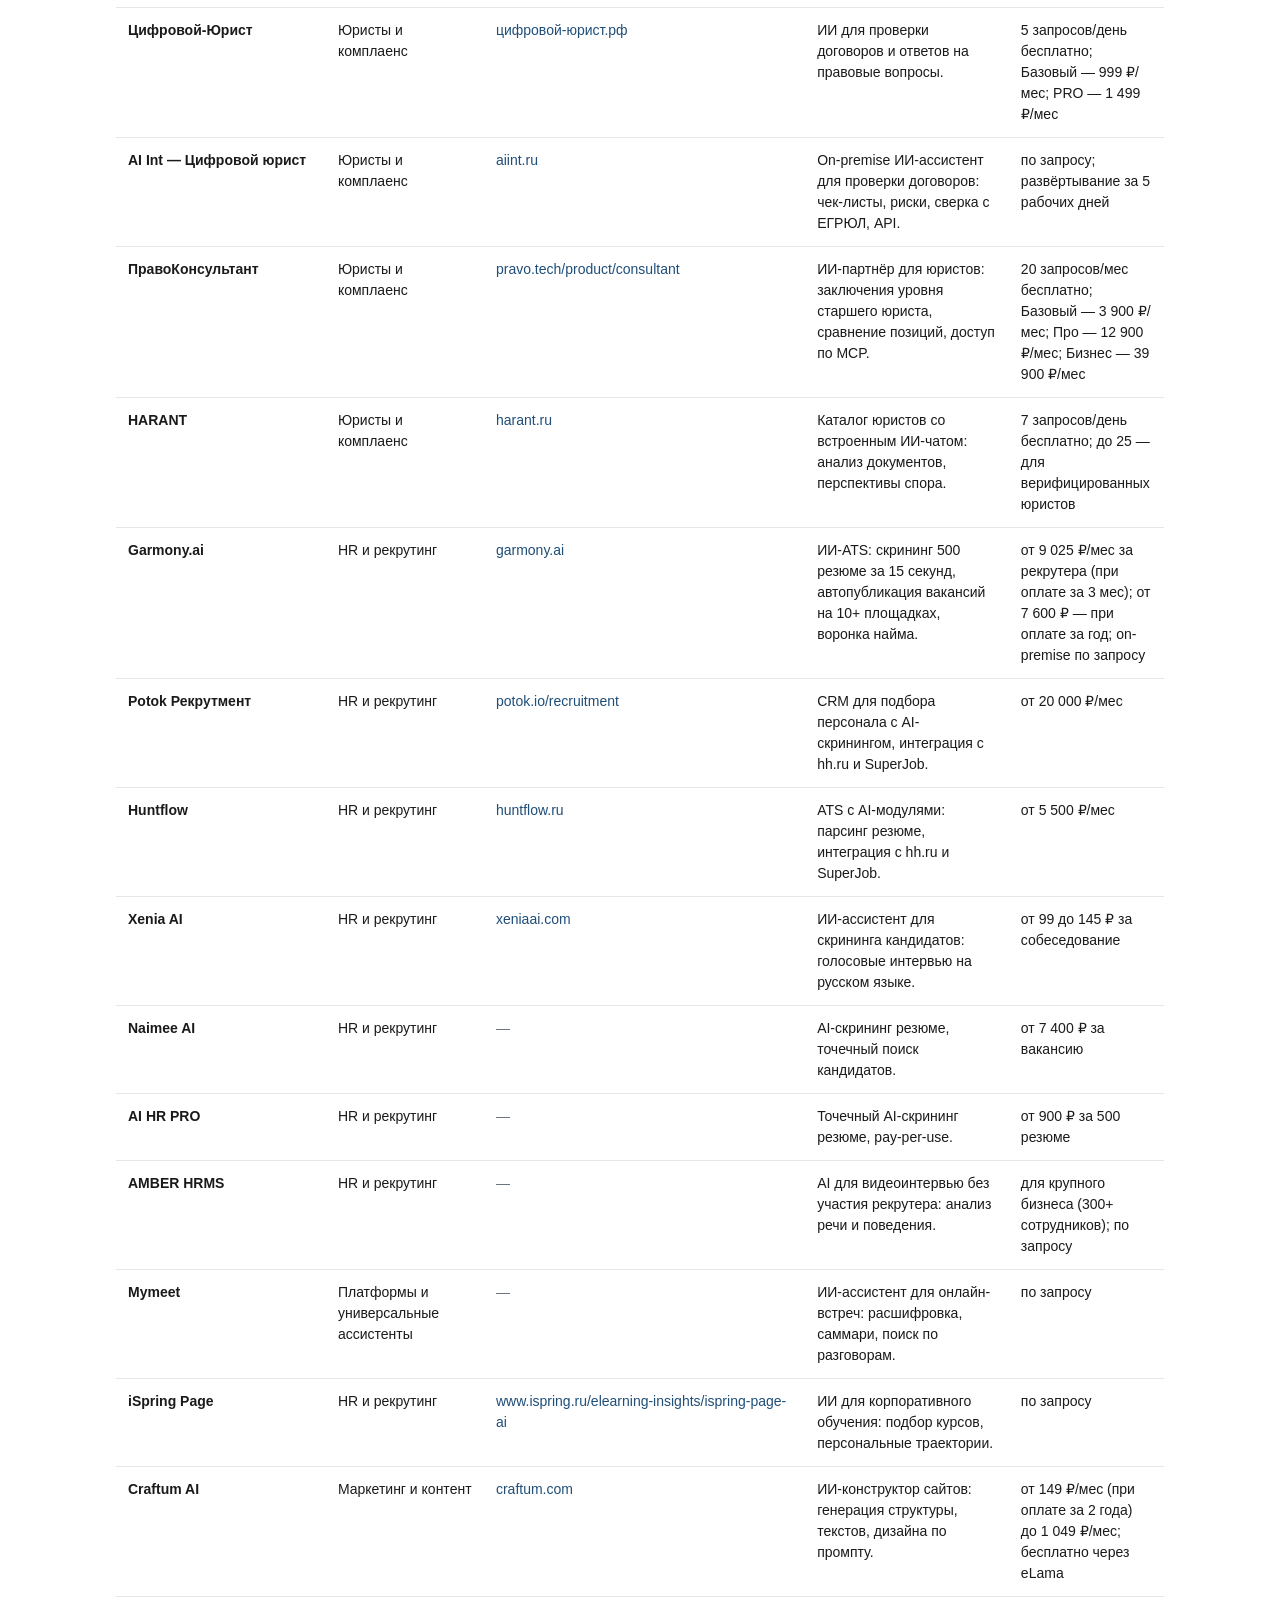
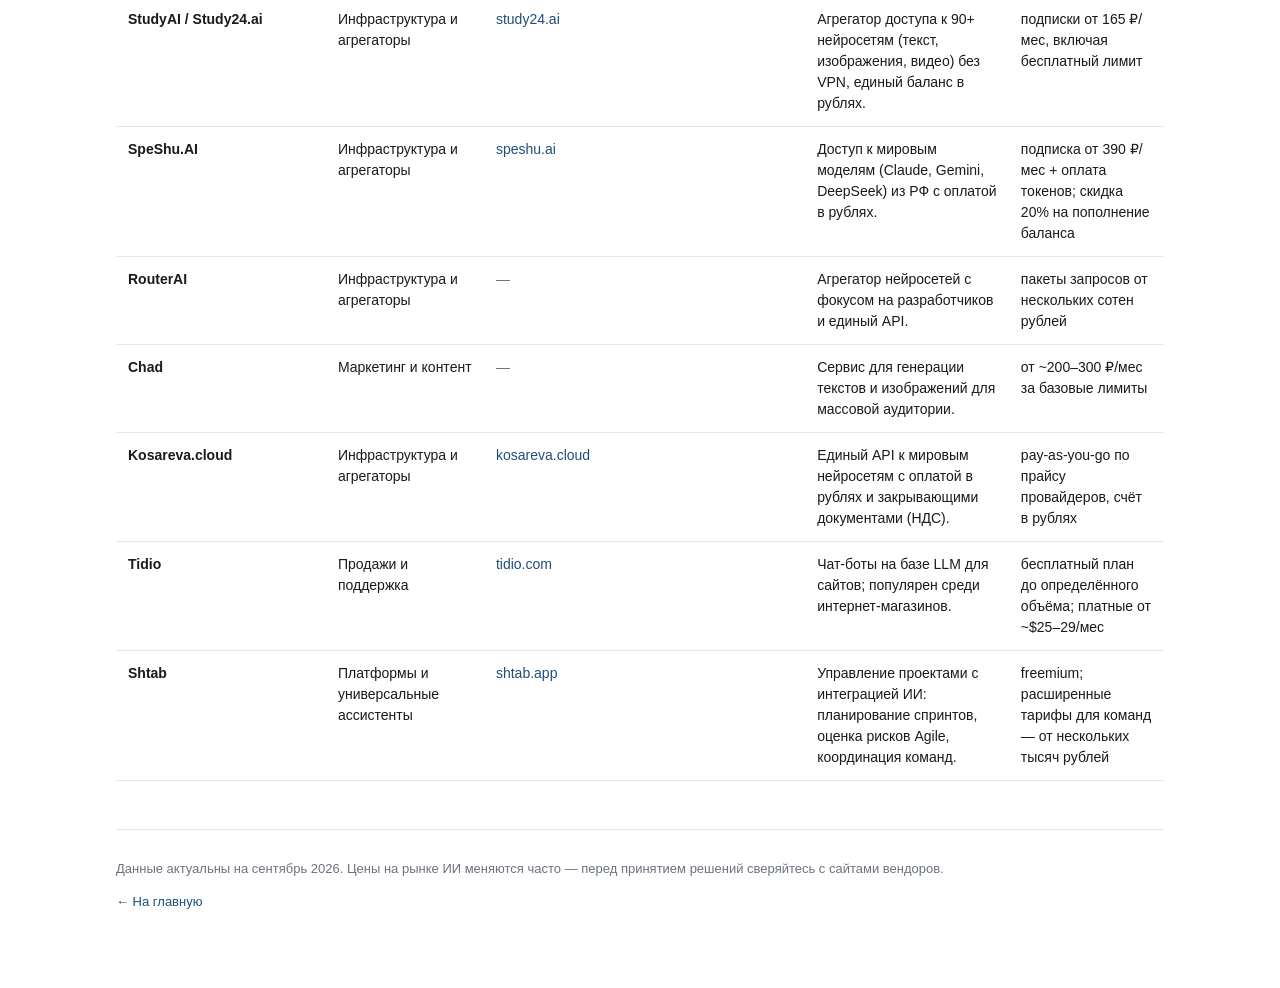
==== commit cbdd13bc: "added filters" ====
--- a/catalog.html
+++ b/catalog.html
@@ -12,7 +12,13 @@
       <h1>Каталог решений и сервисов</h1>
       <p class="lead">Российский рынок ИИ-помощников и смежных сервисов для малого и среднего бизнеса, сентябрь 2026. Обзор подготовлен как часть анализа ниши для запуска продукта в сегменте МСП.</p>
     </header>
-
+<section class="filter-bar">
+  <label for="segment-filter">Сегмент:</label>
+  <select id="segment-filter">
+    <option value="">Все сегменты</option>
+  </select>
+  <span id="filter-count" class="muted"></span>
+</section>
     <section class="block">
       <h2>Крупные вендоры</h2>
       <p class="block-note">Решения enterprise-уровня от крупных экосистем, банков и IT-холдингов. Часто продаются по индивидуальному коммерческому предложению; публичные тарифы есть не у всех.</p>
@@ -32,46 +38,87 @@
   </main>
 
   <script src="data/catalog.js"></script>
-  <script>
-    function renderTable(containerId, items) {
-      const container = document.getElementById(containerId);
-      const table = document.createElement('table');
-      table.className = 'catalog-table';
-      table.innerHTML = '<thead><tr>' +
-        '<th>Название</th>' +
-        '<th>Сегмент</th>' +
-        '<th>Сайт</th>' +
-        '<th>Назначение</th>' +
-        '<th>Стоимость</th>' +
-        '</tr></thead>';
+<script>
+  function renderTable(containerId, items) {
+    const container = document.getElementById(containerId);
+    container.innerHTML = '';
 
-      const tbody = document.createElement('tbody');
-      items.forEach(function (item) {
-        const tr = document.createElement('tr');
-        const siteCell = item.site
-          ? '<a href="' + item.site + '" target="_blank" rel="noopener">' +
-            item.site.replace(/^https?:\/\//, '').replace(/\/$/, '') + '</a>'
-          : '<span class="muted">—</span>';
-        const segmentCell = item.segment
-          ? '<span class="tag">' + item.segment + '</span>'
-          : '<span class="muted">—</span>';
-
-        tr.innerHTML =
-          '<td data-label="Название"><strong>' + item.name + '</strong></td>' +
-          '<td data-label="Сегмент">' + segmentCell + '</td>' +
-          '<td data-label="Сайт">' + siteCell + '</td>' +
-          '<td data-label="Назначение">' + item.purpose + '</td>' +
-          '<td data-label="Стоимость">' + item.price + '</td>';
-
-        tbody.appendChild(tr);
-      });
-
-      table.appendChild(tbody);
-      container.appendChild(table);
+    if (!items.length) {
+      container.innerHTML = '<p class="muted">Нет сервисов в этом сегменте.</p>';
+      return;
     }
 
-    renderTable('table-large', catalog.large);
-    renderTable('table-small', catalog.small);
-  </script>
+    const table = document.createElement('table');
+    table.className = 'catalog-table';
+    table.innerHTML = '<thead><tr>' +
+      '<th>Название</th>' +
+      '<th>Сегмент</th>' +
+      '<th>Сайт</th>' +
+      '<th>Назначение</th>' +
+      '<th>Стоимость</th>' +
+      '</tr></thead>';
+
+    const tbody = document.createElement('tbody');
+    items.forEach(function (item) {
+      const tr = document.createElement('tr');
+      const siteCell = item.site
+        ? '<a href="' + item.site + '" target="_blank" rel="noopener">' +
+          item.site.replace(/^https?:\/\//, '').replace(/\/$/, '') + '</a>'
+        : '<span class="muted">—</span>';
+      const segmentCell = item.segment
+        ? '<span class="tag">' + item.segment + '</span>'
+        : '<span class="muted">—</span>';
+
+      tr.innerHTML =
+        '<td data-label="Название"><strong>' + item.name + '</strong></td>' +
+        '<td data-label="Сегмент">' + segmentCell + '</td>' +
+        '<td data-label="Сайт">' + siteCell + '</td>' +
+        '<td data-label="Назначение">' + item.purpose + '</td>' +
+        '<td data-label="Стоимость">' + item.price + '</td>';
+
+      tbody.appendChild(tr);
+    });
+
+    table.appendChild(tbody);
+    container.appendChild(table);
+  }
+
+  function applyFilter() {
+    const segment = document.getElementById('segment-filter').value;
+    const match = function (item) {
+      return !segment || item.segment === segment;
+    };
+
+    const large = catalog.large.filter(match);
+    const small = catalog.small.filter(match);
+
+    renderTable('table-large', large);
+    renderTable('table-small', small);
+
+    const total = large.length + small.length;
+    document.getElementById('filter-count').textContent =
+      segment
+        ? 'Найдено: ' + total + ' (' + large.length + ' крупных, ' + small.length + ' стартапов)'
+        : 'Всего: ' + total + ' (' + large.length + ' крупных, ' + small.length + ' стартапов)';
+  }
+
+  function populateFilter() {
+    const select = document.getElementById('segment-filter');
+    const segments = new Set();
+    catalog.large.concat(catalog.small).forEach(function (item) {
+      if (item.segment) segments.add(item.segment);
+    });
+    Array.from(segments).sort().forEach(function (segment) {
+      const option = document.createElement('option');
+      option.value = segment;
+      option.textContent = segment;
+      select.appendChild(option);
+    });
+  }
+
+  populateFilter();
+  document.getElementById('segment-filter').addEventListener('change', applyFilter);
+  applyFilter();
+</script>
 </body>
 </html>
--- a/styles.css
+++ b/styles.css
@@ -163,5 +163,30 @@
   .catalog-table th:nth-child(4), .catalog-table td:nth-child(4) { width: 32%; }
   .catalog-table th:nth-child(5), .catalog-table td:nth-child(5) { width: 22%; }
 }
+.filter-bar {
+  display: flex;
+  flex-wrap: wrap;
+  align-items: center;
+  gap: 8px;
+  margin: 0 0 32px;
+  font-size: 14px;
+}
 
+.filter-bar label {
+  color: var(--muted);
+}
+
+.filter-bar select {
+  font: inherit;
+  padding: 6px 10px;
+  border: 1px solid var(--border);
+  border-radius: var(--radius);
+  background: var(--bg);
+  color: var(--fg);
+}
+
+.filter-bar select:focus {
+  outline: 2px solid var(--accent);
+  outline-offset: 1px;
+}
 }
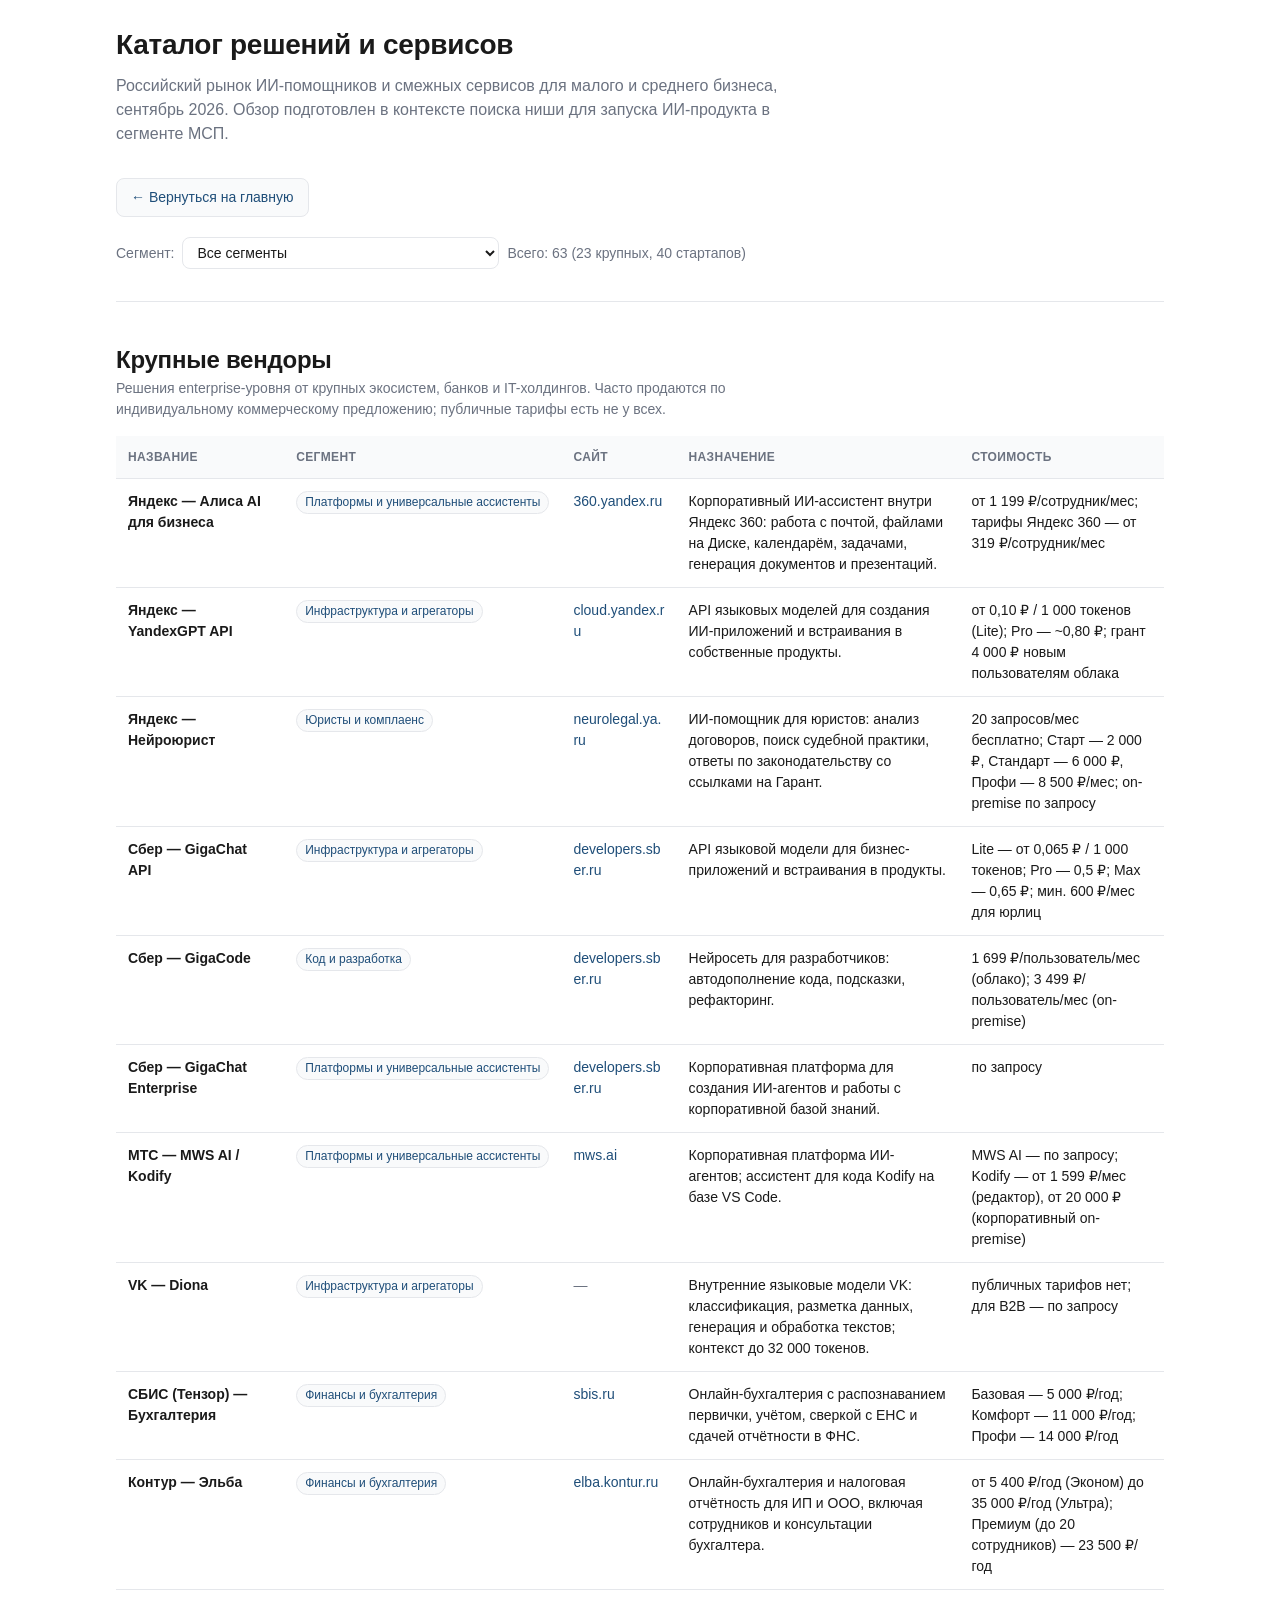
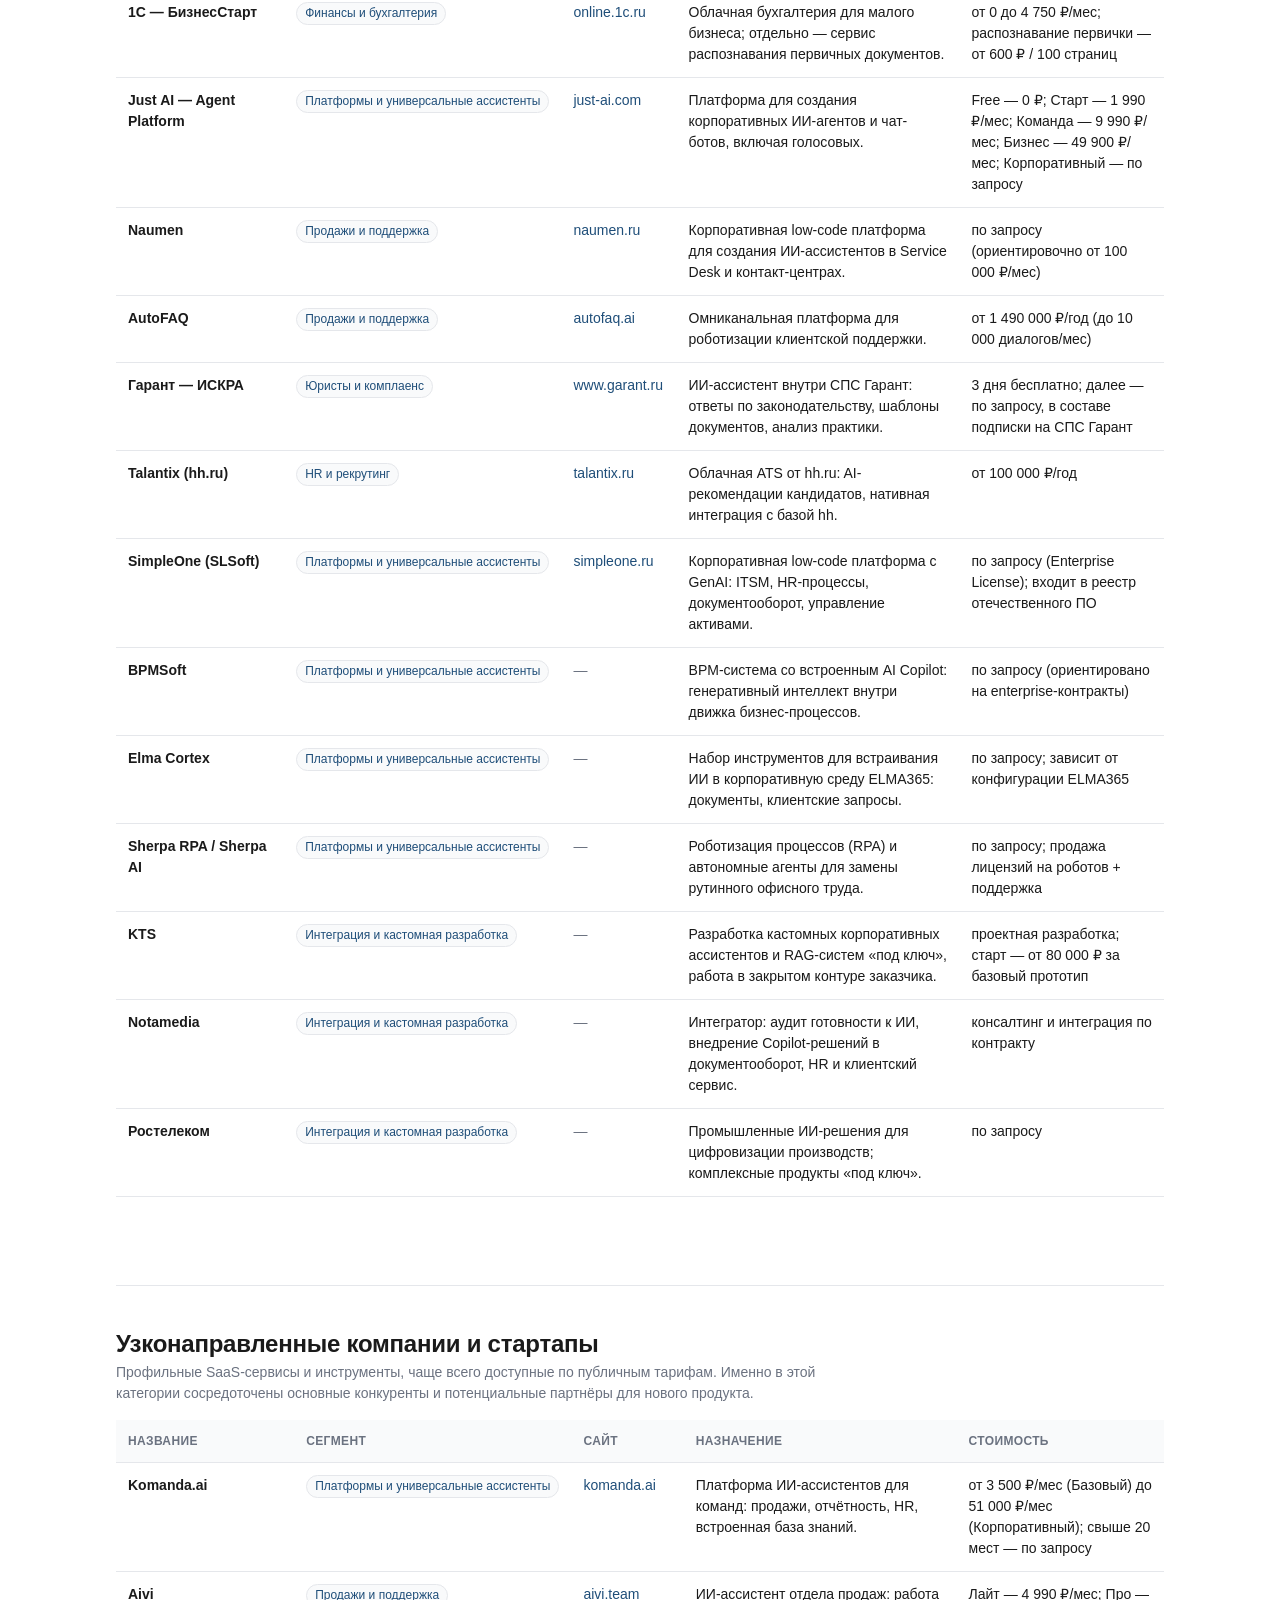
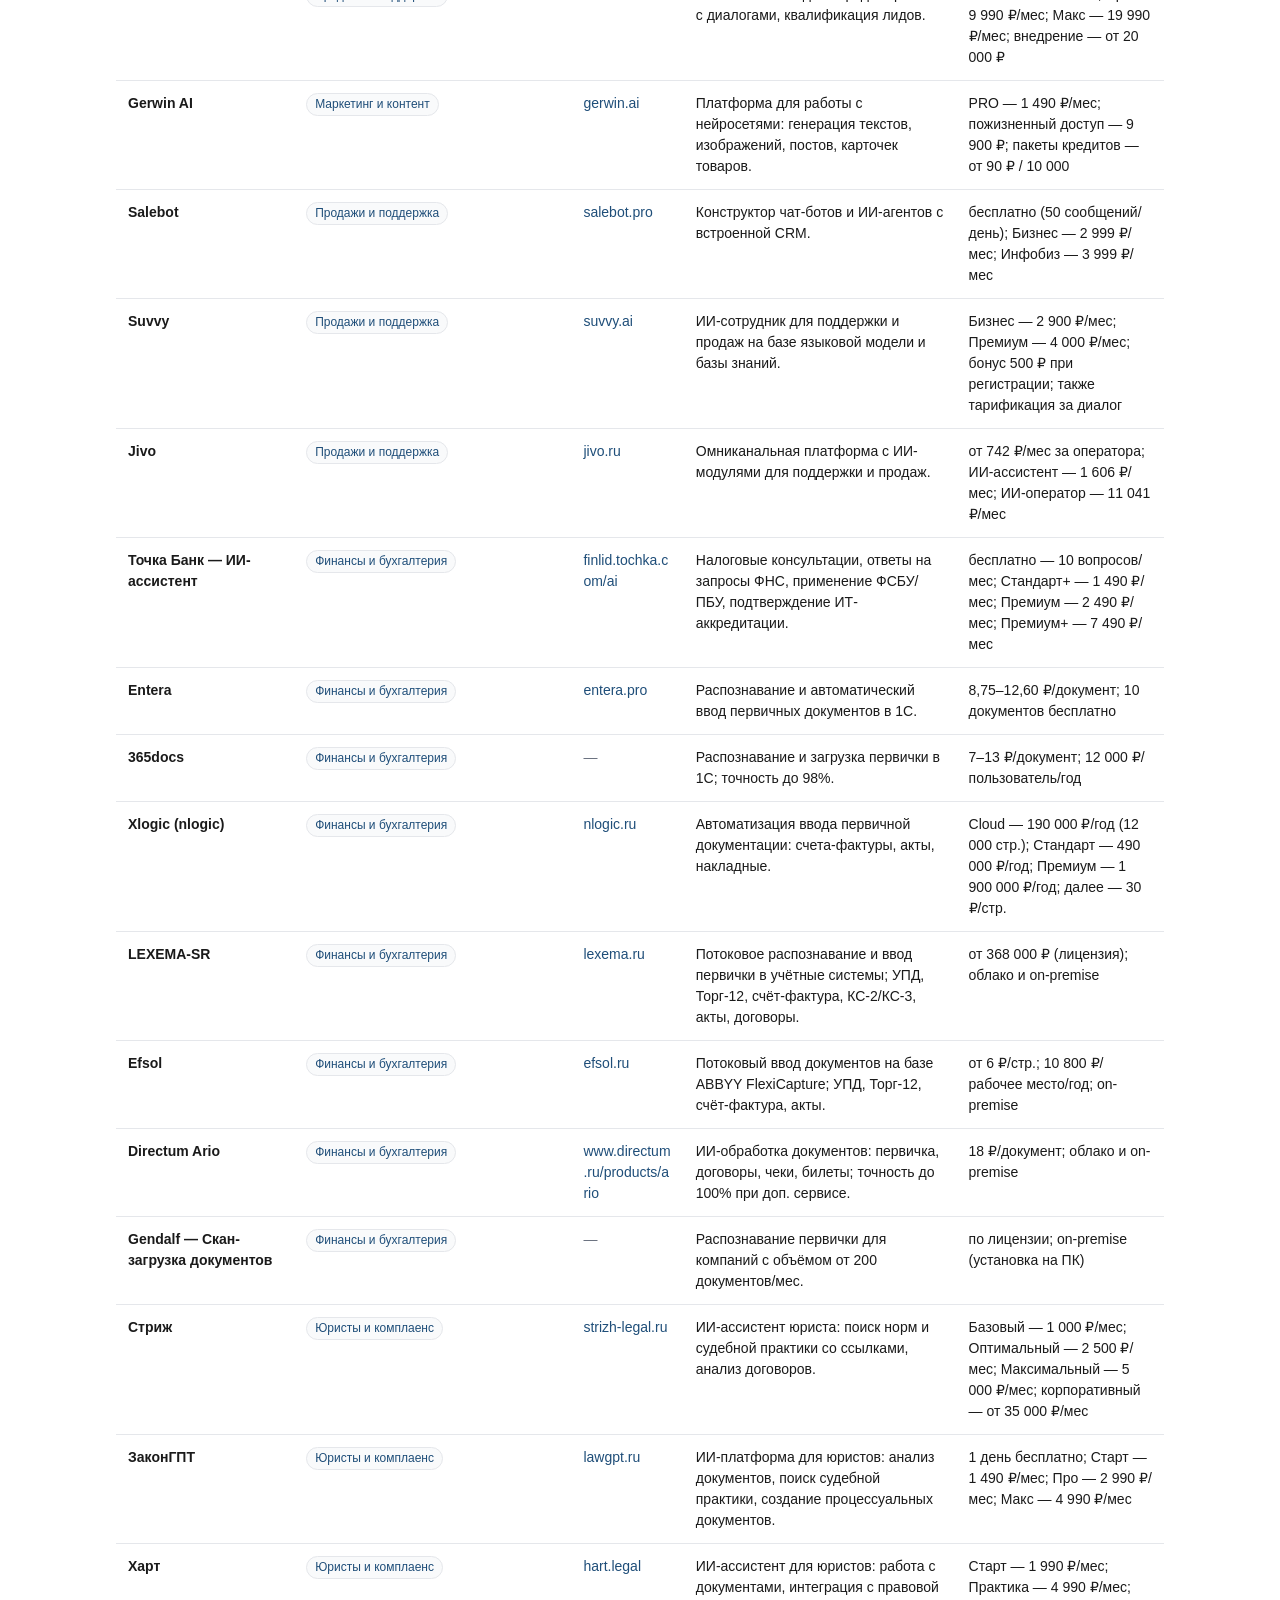
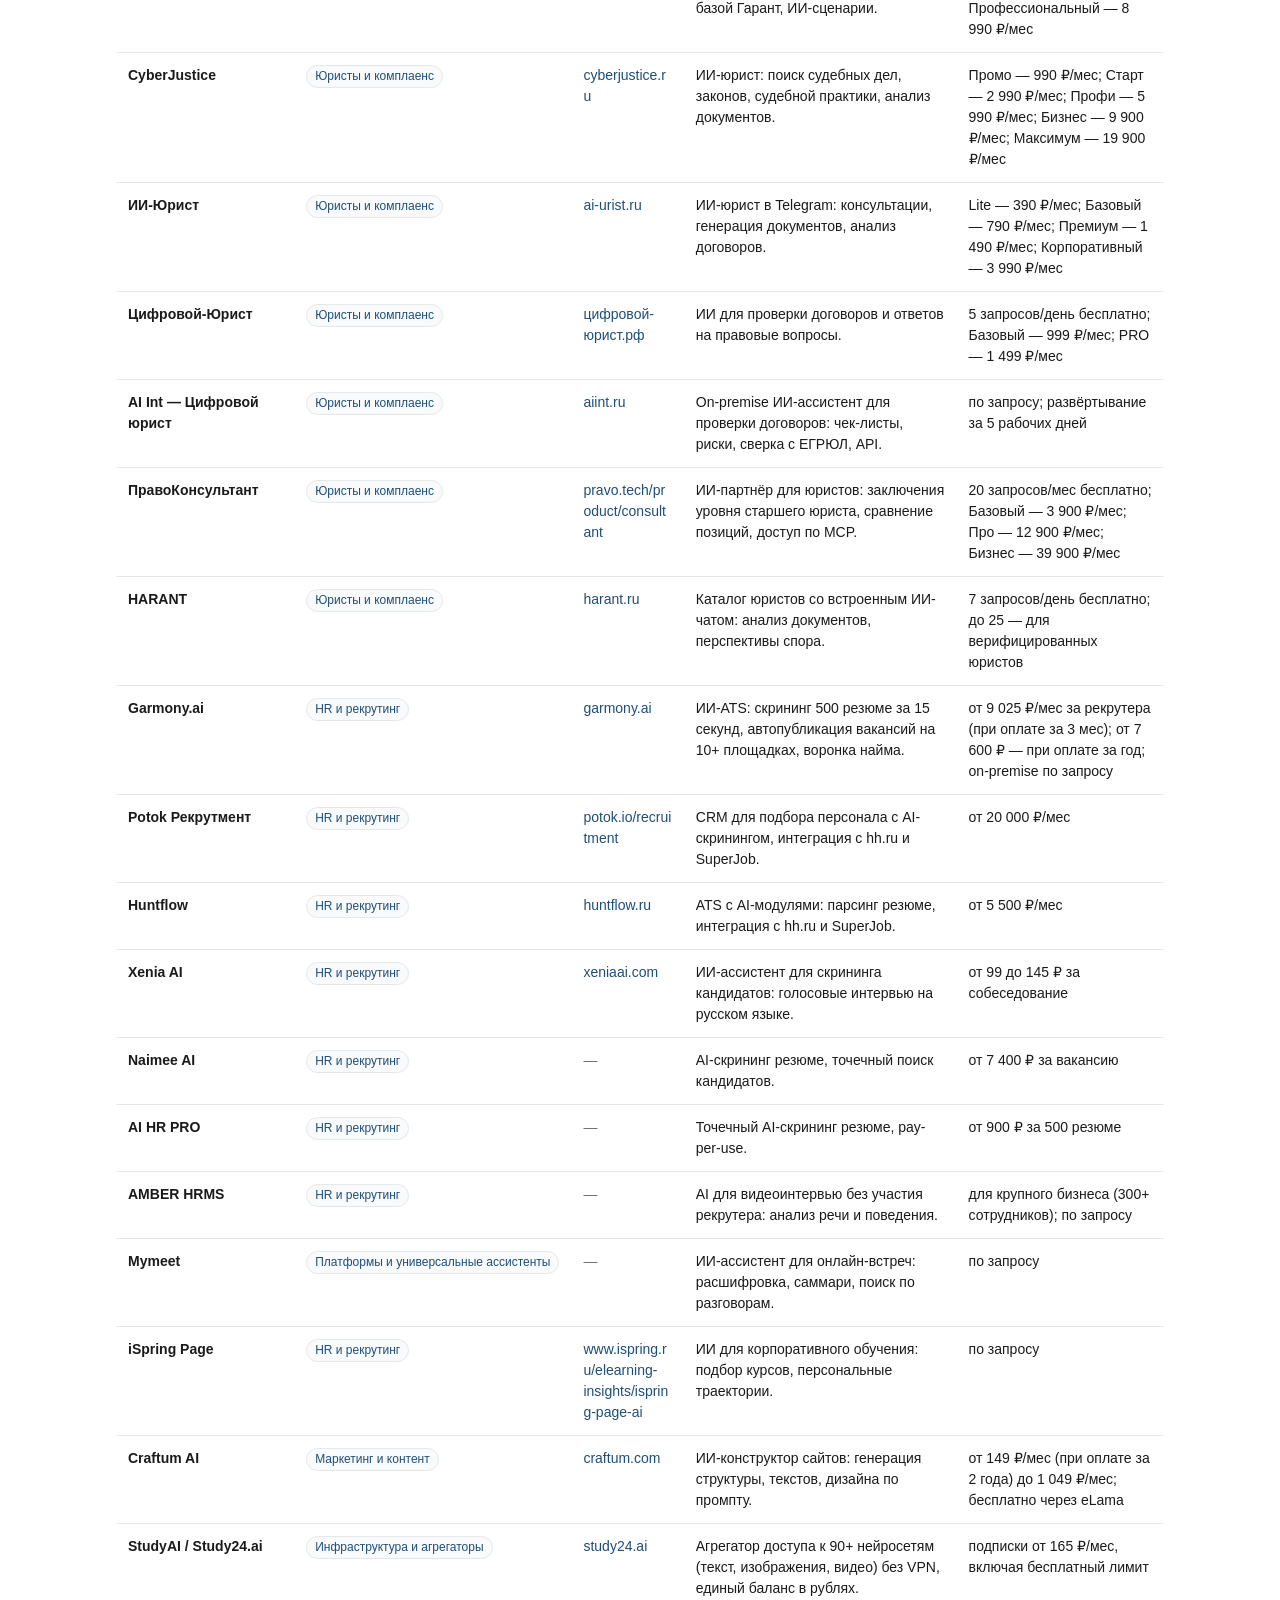
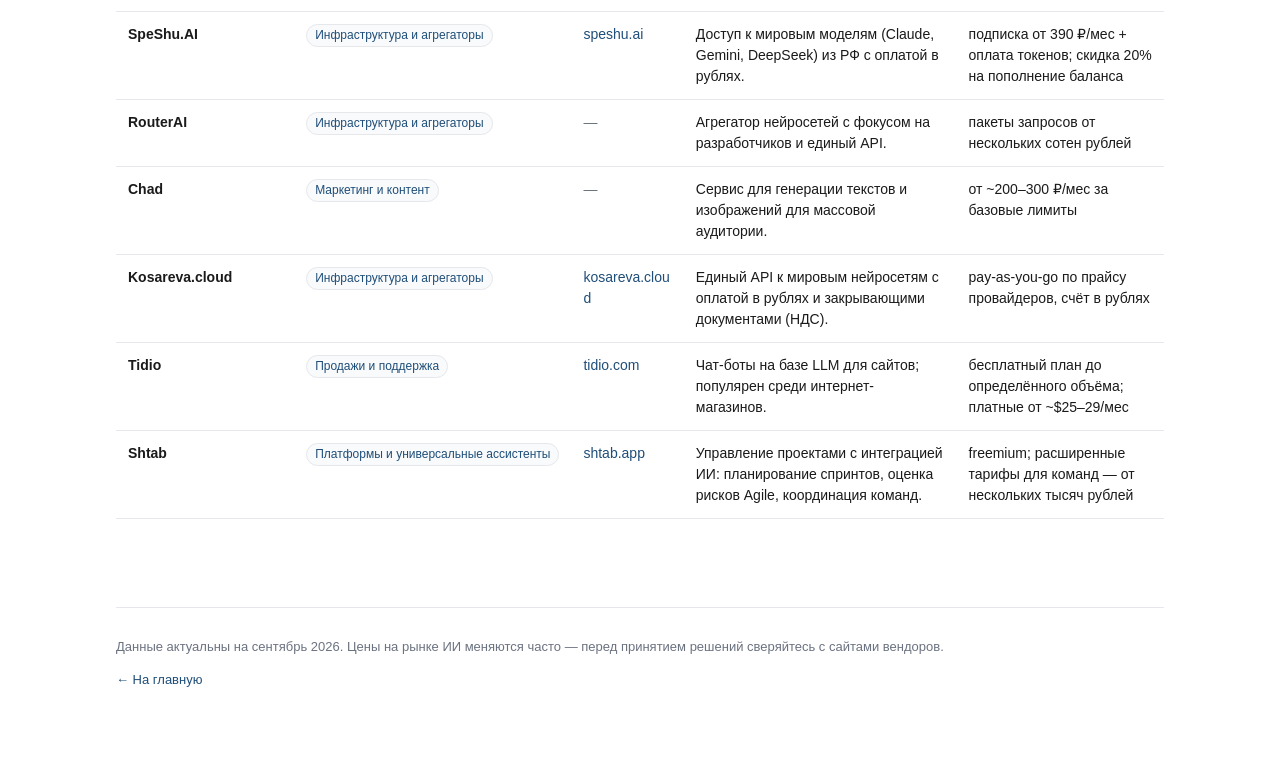
==== commit 23c9a60e: "added block 2, fixes in catalog" ====
--- a/catalog.html
+++ b/catalog.html
@@ -10,8 +10,12 @@
   <main class="container">
     <header class="page-header">
       <h1>Каталог решений и сервисов</h1>
-      <p class="lead">Российский рынок ИИ-помощников и смежных сервисов для малого и среднего бизнеса, сентябрь 2026. Обзор подготовлен как часть анализа ниши для запуска продукта в сегменте МСП.</p>
+      <p class="lead">Российский рынок ИИ-помощников и смежных сервисов для малого и среднего бизнеса, сентябрь 2026. Обзор подготовлен в контексте поиска ниши для запуска ИИ-продукта в сегменте МСП.</p>
     </header>
+
+    <div class="back-bar">
+  <a href="index.html" class="back-btn">← Вернуться на главную</a>
+
 <section class="filter-bar">
   <label for="segment-filter">Сегмент:</label>
   <select id="segment-filter">
--- a/styles.css
+++ b/styles.css
@@ -10,7 +10,11 @@
           "Helvetica Neue", Arial, sans-serif;
 }
 
-* { box-sizing: border-box; }
+html {
+  scroll-behavior: smooth;
+}
+
+*, *::before, *::after { box-sizing: border-box; }
 
 body {
   margin: 0;
@@ -142,6 +146,7 @@
   .catalog-table td:first-child::before { display: none; }
   .catalog-table td:first-child { padding-top: 14px; }
 
+}
   /* Метка сегмента */
 .tag {
   display: inline-block;
@@ -168,7 +173,7 @@
   flex-wrap: wrap;
   align-items: center;
   gap: 8px;
-  margin: 0 0 32px;
+  margin: 20px 0 32px;
   font-size: 14px;
 }
 
@@ -189,4 +194,503 @@
   outline: 2px solid var(--accent);
   outline-offset: 1px;
 }
+
+/* Верхняя навигация */
+.topnav {
+  position: sticky;
+  top: 0;
+  z-index: 10;
+  background: var(--bg);
+  border-bottom: 1px solid var(--border);
+}
+
+.topnav-inner {
+  display: flex;
+  flex-direction: column;     /* заголовок сверху, ссылки снизу */
+  align-items: flex-start;    /* выравнивание по левому краю */
+  gap: 10px;
+  padding-top: 10px;
+  padding-bottom: 10px;
+}
+
+.topnav-title {
+  font-weight: 600;
+  font-size: 14px;
+  white-space: nowrap;
+}
+
+.topnav-links {
+  display: flex;
+  flex-wrap: wrap;            /* перенос на новую строку, если не влезают */
+  gap: 8px 14px;              /* отступы между ссылками */
+  font-size: 13px;
+  width: 100%;
+}
+
+.topnav-links::-webkit-scrollbar { display: none; }
+
+.topnav-links a {
+  color: var(--muted);
+  text-decoration: none;
+  padding: 4px 0;
+  /* white-space: nowrap; — УДАЛИТЬ ЭТУ СТРОКУ */
+}
+
+.topnav-links a:hover { color: var(--accent); }
+
+.topnav-cta {
+  color: var(--accent) !important;
+  font-weight: 500;
+}
+
+/* Hero */
+.hero {
+  padding: 48px 0 32px;
+  border-bottom: 1px solid var(--border);
+  margin-bottom: 40px;
+}
+
+.hero h1 {
+  font-size: 34px;
+  font-weight: 600;
+  letter-spacing: -0.02em;
+  line-height: 1.2;
+  margin: 0 0 16px;
+  max-width: 780px;
+}
+
+.hero .lead {
+  font-size: 17px;
+  max-width: 720px;
+  margin: 0 0 20px;
+}
+
+.hero-meta {
+  font-size: 13px;
+  color: var(--muted);
+  margin: 0;
+}
+
+/* Блоки-слайды */
+.block {
+  padding: 40px 0;
+  border-top: 1px solid var(--border);
+  scroll-margin-top: 60px;
+}
+
+.block-header {
+  margin-bottom: 24px;
+}
+
+.block-num {
+  display: inline-block;
+  font-size: 12px;
+  font-weight: 600;
+  text-transform: uppercase;
+  letter-spacing: 0.06em;
+  color: var(--accent);
+  margin-bottom: 8px;
+}
+
+.block h2 {
+  font-size: 24px;
+  font-weight: 600;
+  letter-spacing: -0.01em;
+  margin: 0;
+  max-width: 800px;
+}
+
+.block-body {
+  font-size: 15px;
+  max-width: 860px;
+}
+
+.placeholder {
+  color: var(--muted);
+  font-style: italic;
+  margin: 0;
+}
+
+@media (max-width: 720px) {
+  .hero h1 { font-size: 26px; }
+  .block h2 { font-size: 20px; }
+}
+
+/* --- Контент внутри блоков --- */
+
+.subsection {
+  font-size: 17px;
+  font-weight: 600;
+  margin: 40px 0 16px;
+  letter-spacing: -0.005em;
+}
+
+.subsection:first-of-type { margin-top: 24px; }
+
+.block-body .lead {
+  font-size: 16px;
+  color: var(--fg);
+  max-width: 760px;
+  margin: 0 0 32px;
+}
+
+/* Статистика */
+.stats {
+  display: grid;
+  grid-template-columns: repeat(4, 1fr);
+  gap: 20px;
+  margin: 0 0 40px;
+}
+
+.stat {
+  border-top: 2px solid var(--accent);
+  padding-top: 12px;
+}
+
+.stat-value {
+  display: block;
+  font-size: 26px;
+  font-weight: 600;
+  letter-spacing: -0.02em;
+  color: var(--fg);
+  margin-bottom: 4px;
+}
+
+.stat-label {
+  display: block;
+  font-size: 13px;
+  color: var(--muted);
+  line-height: 1.4;
+}
+
+/* Две колонки карточек */
+.two-col {
+  display: grid;
+  grid-template-columns: 1fr 1fr;
+  gap: 20px;
+  margin-bottom: 8px;
+}
+
+.card {
+  border: 1px solid var(--border);
+  border-radius: var(--radius);
+  padding: 20px;
+  background: var(--surface);
+}
+
+.card h4 {
+  font-size: 16px;
+  font-weight: 600;
+  margin: 0 0 4px;
+}
+
+.card-tagline {
+  font-size: 12px;
+  color: var(--accent);
+  margin: 0 0 12px;
+  letter-spacing: 0.02em;
+}
+
+.card p {
+  font-size: 14px;
+  margin: 0 0 12px;
+}
+
+.card p:last-child { margin-bottom: 0; }
+
+.card-note {
+  font-size: 13px;
+  color: var(--muted);
+  border-top: 1px solid var(--border);
+  padding-top: 12px;
+  margin-top: 4px !important;
+}
+
+/* Список тезисов */
+.point-list {
+  list-style: none;
+  padding: 0;
+  margin: 0 0 32px;
+}
+
+.point-list li {
+  position: relative;
+  padding: 12px 0 12px 24px;
+  border-bottom: 1px solid var(--border);
+  font-size: 15px;
+  line-height: 1.55;
+}
+
+.point-list li:last-child { border-bottom: none; }
+
+.point-list li::before {
+  content: "";
+  position: absolute;
+  left: 4px;
+  top: 20px;
+  width: 6px;
+  height: 6px;
+  background: var(--accent);
+  border-radius: 50%;
+}
+
+.point-list strong { font-weight: 600; }
+
+/* Вывод */
+.insight {
+  margin-top: 40px;
+  padding: 20px 24px;
+  background: var(--surface);
+  border-left: 3px solid var(--accent);
+  border-radius: 0 var(--radius) var(--radius) 0;
+}
+
+.insight-label {
+  display: block;
+  font-size: 24px;
+  font-weight: 600;
+  text-transform: uppercase;
+  letter-spacing: 0.08em;
+  color: var(--accent);
+  margin-bottom: 8px;
+}
+
+.insight p {
+  margin: 0;
+  font-size: 15px;
+  line-height: 1.6;
+}
+
+/* Адаптив */
+@media (max-width: 720px) {
+  .stats {
+    grid-template-columns: 1fr 1fr;
+    gap: 16px;
+  }
+  .stat-value { font-size: 22px; }
+  .two-col { grid-template-columns: 1fr; }
+  .card { padding: 16px; }
+  .insight { padding: 16px 18px; }
+}
+
+/* Кнопка "Домой" */
+.back-to-top {
+  position: fixed;
+  right: 20px;
+  bottom: 20px;
+  z-index: 20;
+  background: var(--accent);
+  color: #ffffff;
+  padding: 10px 16px;
+  border-radius: var(--radius);
+  text-decoration: none;
+  font-size: 14px;
+  font-weight: 500;
+  box-shadow: 0 2px 8px rgba(0, 0, 0, 0.15);
+  transition: transform 0.2s ease, box-shadow 0.2s ease;
+}
+
+.back-to-top:hover {
+  transform: translateY(-2px);
+  box-shadow: 0 4px 12px rgba(0, 0, 0, 0.2);
+  text-decoration: none;
+  color: #ffffff;
+}
+
+/* --- Блок 2: сегменты --- */
+
+/* Методика */
+.methodology {
+  border: 1px solid var(--border);
+  border-radius: var(--radius);
+  padding: 20px;
+  margin: 0 0 40px;
+  background: var(--surface);
+}
+
+.methodology h4 {
+  font-size: 13px;
+  font-weight: 600;
+  text-transform: uppercase;
+  letter-spacing: 0.06em;
+  color: var(--muted);
+  margin: 0 0 16px;
+}
+
+.methodology-grid {
+  display: grid;
+  grid-template-columns: repeat(2, 1fr);
+  gap: 16px 24px;
+}
+
+.methodology-label {
+  display: block;
+  font-size: 12px;
+  font-weight: 600;
+  color: var(--accent);
+  margin-bottom: 4px;
+}
+
+.methodology-grid p {
+  margin: 0;
+  font-size: 13px;
+  line-height: 1.5;
+  color: var(--fg);
+}
+
+/* Карточка сегмента */
+.segment {
+  border-top: 1px solid var(--border);
+  padding: 32px 0 8px;
+  margin-bottom: 24px;
+}
+
+.segment-head {
+  display: flex;
+  gap: 16px;
+  align-items: flex-start;
+  margin-bottom: 24px;
+}
+
+.segment-num {
+  font-size: 26px;
+  font-weight: 600;
+  color: var(--accent);
+  line-height: 1;
+  letter-spacing: -0.02em;
+  flex-shrink: 0;
+  width: 44px;
+}
+
+.segment-head h3 {
+  font-size: 20px;
+  font-weight: 600;
+  margin: 0 0 4px;
+  letter-spacing: -0.01em;
+}
+
+.segment-tagline {
+  font-size: 14px;
+  color: var(--muted);
+  margin: 0;
+  line-height: 1.5;
+}
+
+/* Сетка внутри сегмента */
+.segment-grid {
+  display: grid;
+  grid-template-columns: 1fr 1fr;
+  gap: 20px 24px;
+  margin-bottom: 20px;
+}
+
+.segment-cell h5 {
+  font-size: 12px;
+  font-weight: 600;
+  text-transform: uppercase;
+  letter-spacing: 0.05em;
+  color: var(--muted);
+  margin: 0 0 8px;
+}
+
+.segment-cell p {
+  margin: 0;
+  font-size: 14px;
+  line-height: 1.55;
+}
+
+.segment-cell ul {
+  margin: 0;
+  padding-left: 18px;
+  font-size: 14px;
+  line-height: 1.55;
+}
+
+.segment-cell li {
+  margin-bottom: 6px;
+}
+
+.segment-cell li:last-child { margin-bottom: 0; }
+
+/* Бейджи */
+.badge {
+  display: inline-block;
+  font-size: 12px;
+  font-weight: 500;
+  padding: 3px 10px;
+  border-radius: 999px;
+  margin-bottom: 8px;
+  letter-spacing: 0.01em;
+}
+
+.badge-high {
+  color: #8a3b1a;
+  background: #fbeee5;
+}
+
+.badge-mid {
+  color: #8a6a1a;
+  background: #fbf5e5;
+}
+
+.badge-low {
+  color: #1f5c3a;
+  background: #e8f5ee;
+}
+
+/* Вердикт по сегменту */
+.segment-verdict {
+  background: var(--surface);
+  border-left: 3px solid var(--accent);
+  border-radius: 0 var(--radius) var(--radius) 0;
+  padding: 14px 18px;
+  margin-bottom: 8px;
+}
+
+.verdict-label {
+  display: block;
+  font-size: 11px;
+  font-weight: 600;
+  text-transform: uppercase;
+  letter-spacing: 0.06em;
+  color: var(--accent);
+  margin-bottom: 6px;
+}
+
+.segment-verdict p {
+  margin: 0;
+  font-size: 14px;
+  line-height: 1.55;
+}
+
+/* Адаптив */
+@media (max-width: 720px) {
+  .methodology-grid { grid-template-columns: 1fr; }
+  .segment-grid { grid-template-columns: 1fr; gap: 16px; }
+  .segment-head { gap: 12px; }
+  .segment-num { font-size: 20px; width: 32px; }
+  .segment-head h3 { font-size: 18px; }
+  .segment-verdict { padding: 12px 16px; }
+}
+
+.back-bar {
+  margin: 0 0 24px;
+}
+
+.back-btn {
+  display: inline-block;
+  padding: 8px 14px;
+  font-size: 14px;
+  font-weight: 500;
+  color: var(--accent);
+  background: var(--surface);
+  border: 1px solid var(--border);
+  border-radius: var(--radius);
+  text-decoration: none;
+  transition: background 0.15s ease, border-color 0.15s ease;
+}
+
+.back-btn:hover {
+  background: var(--bg);
+  border-color: var(--accent);
 }
